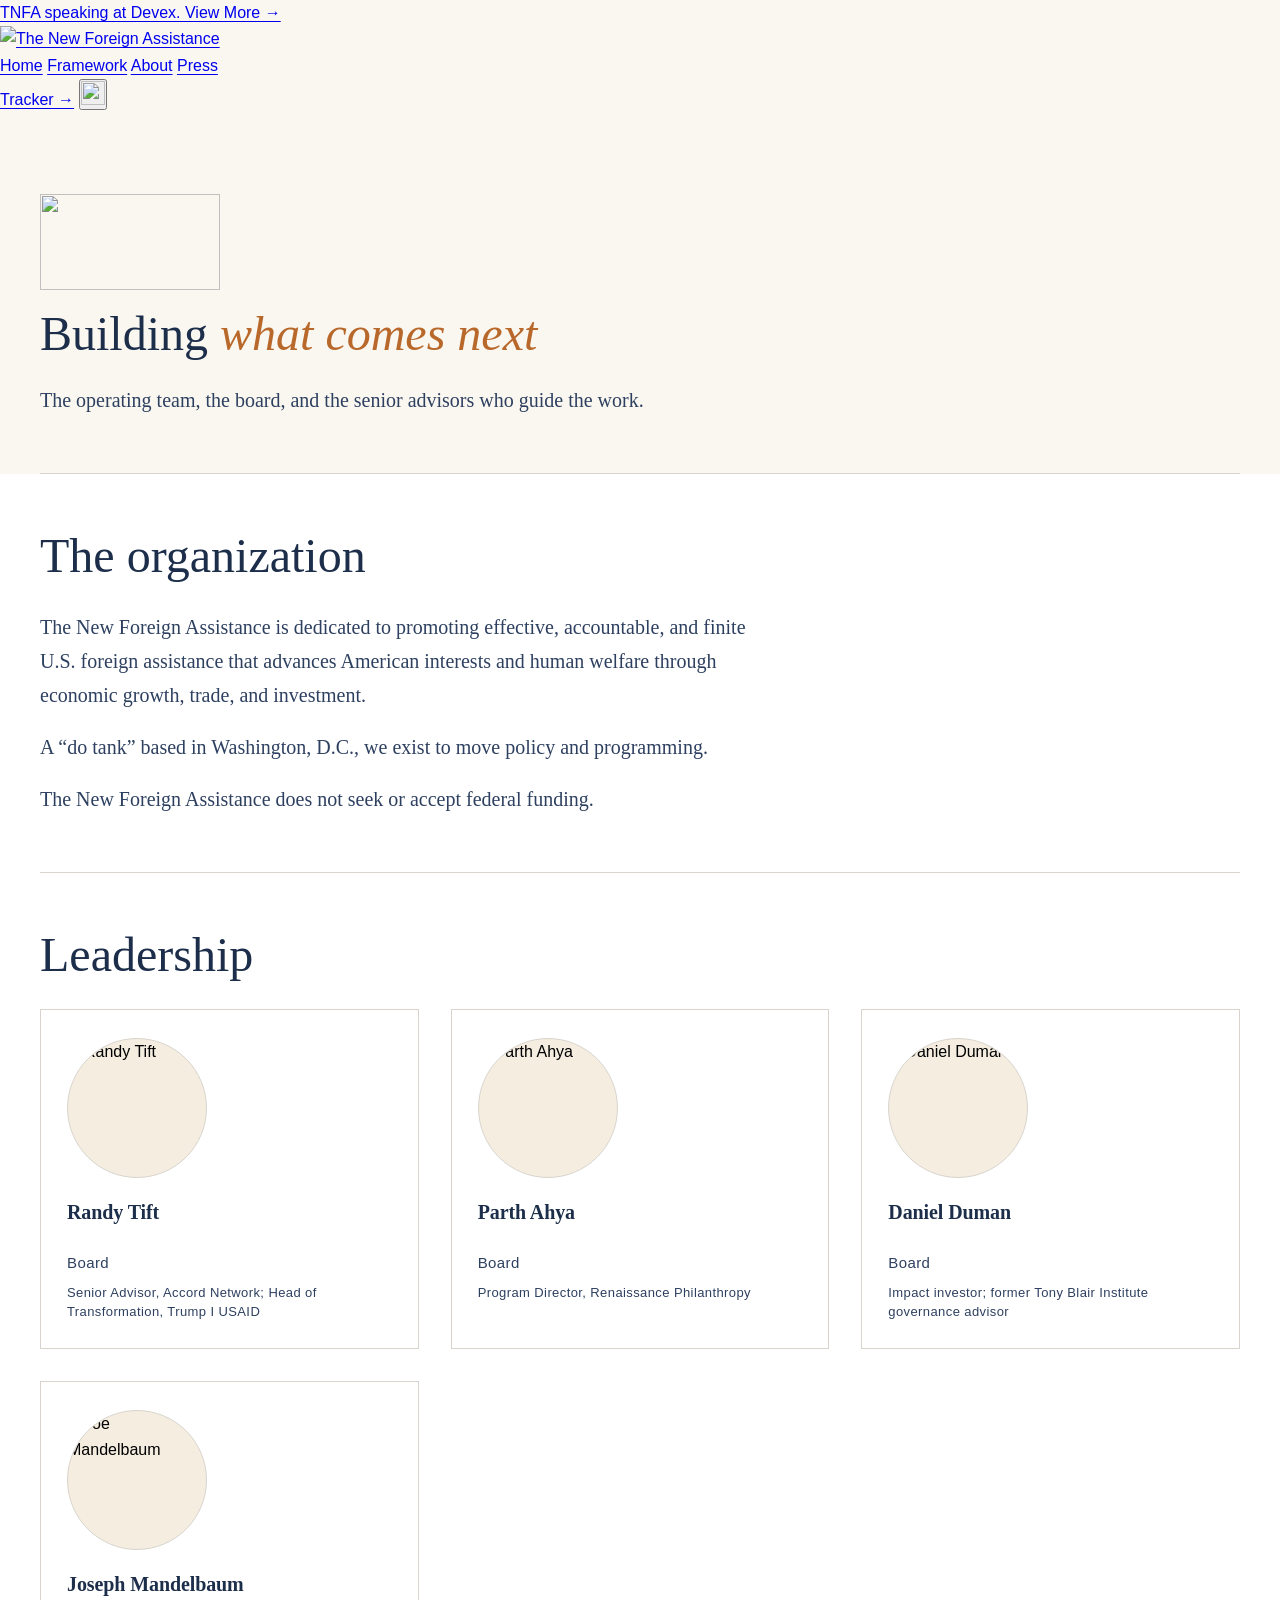
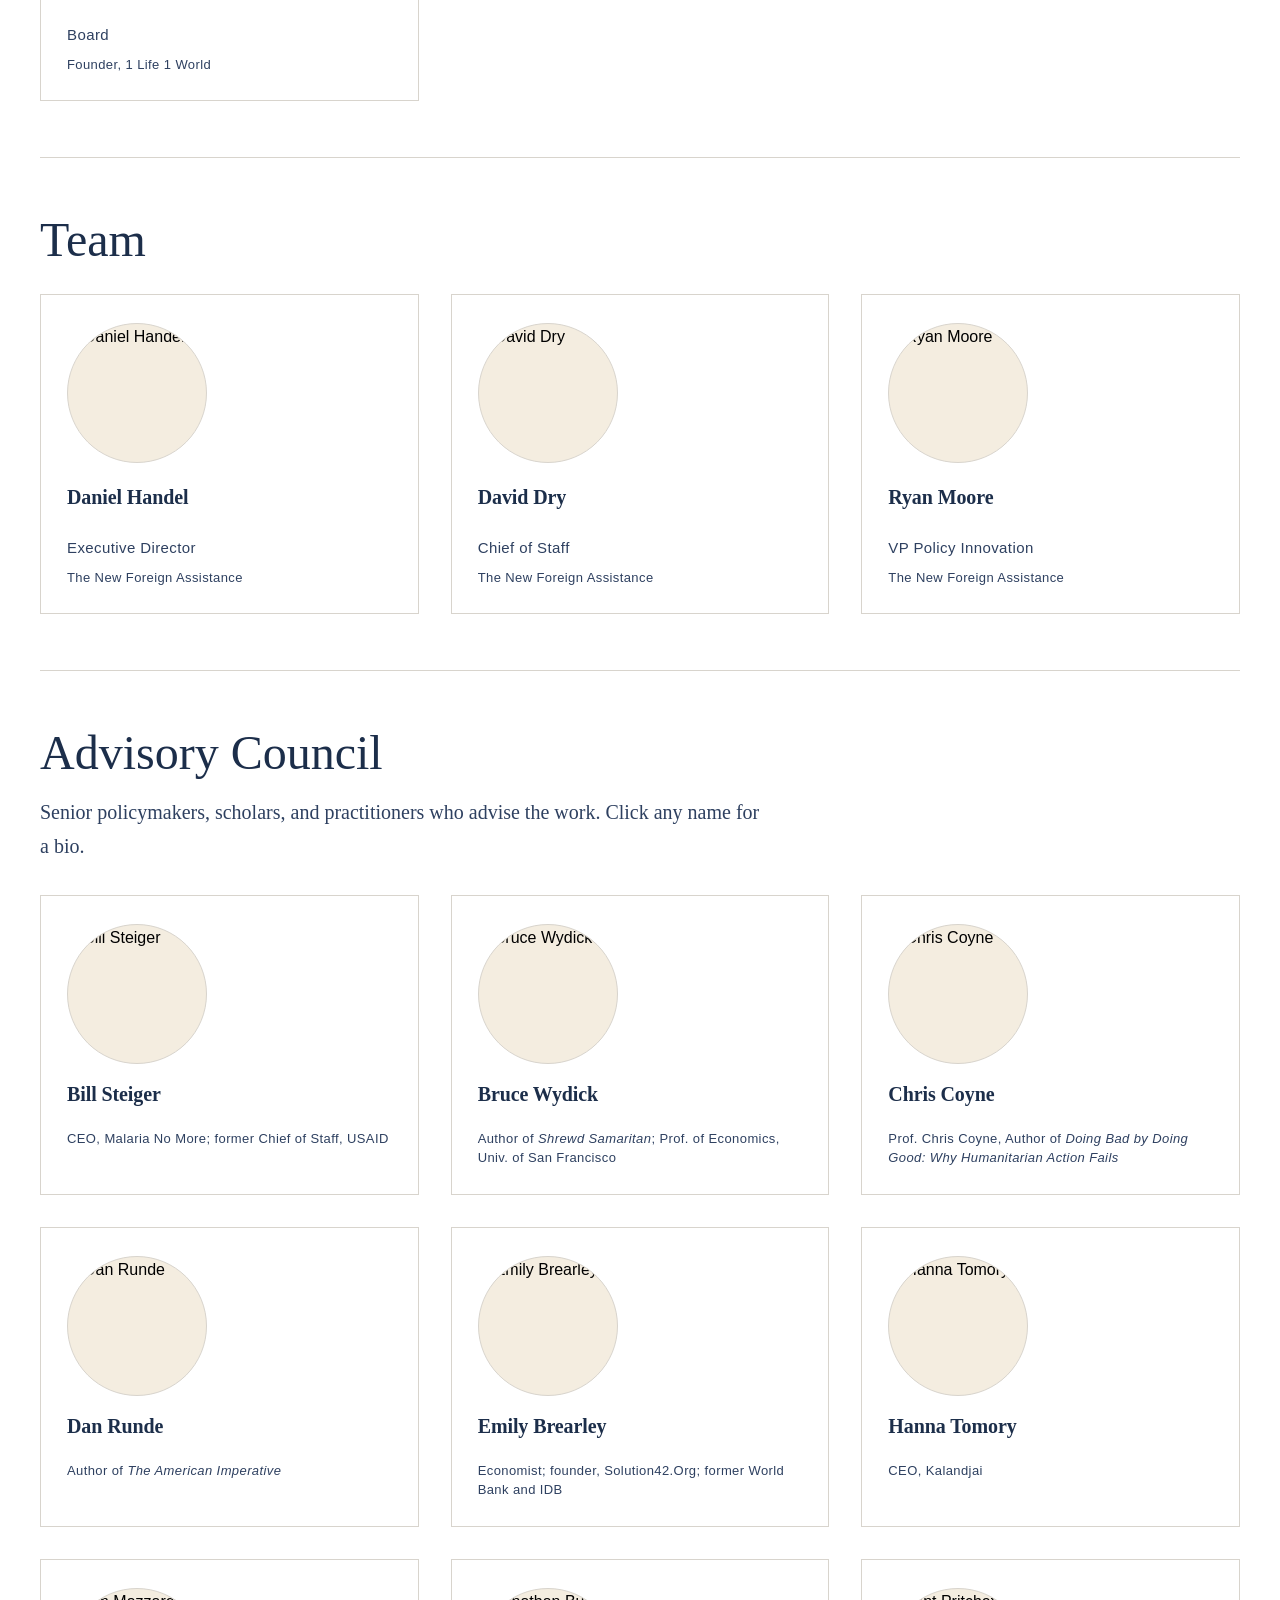
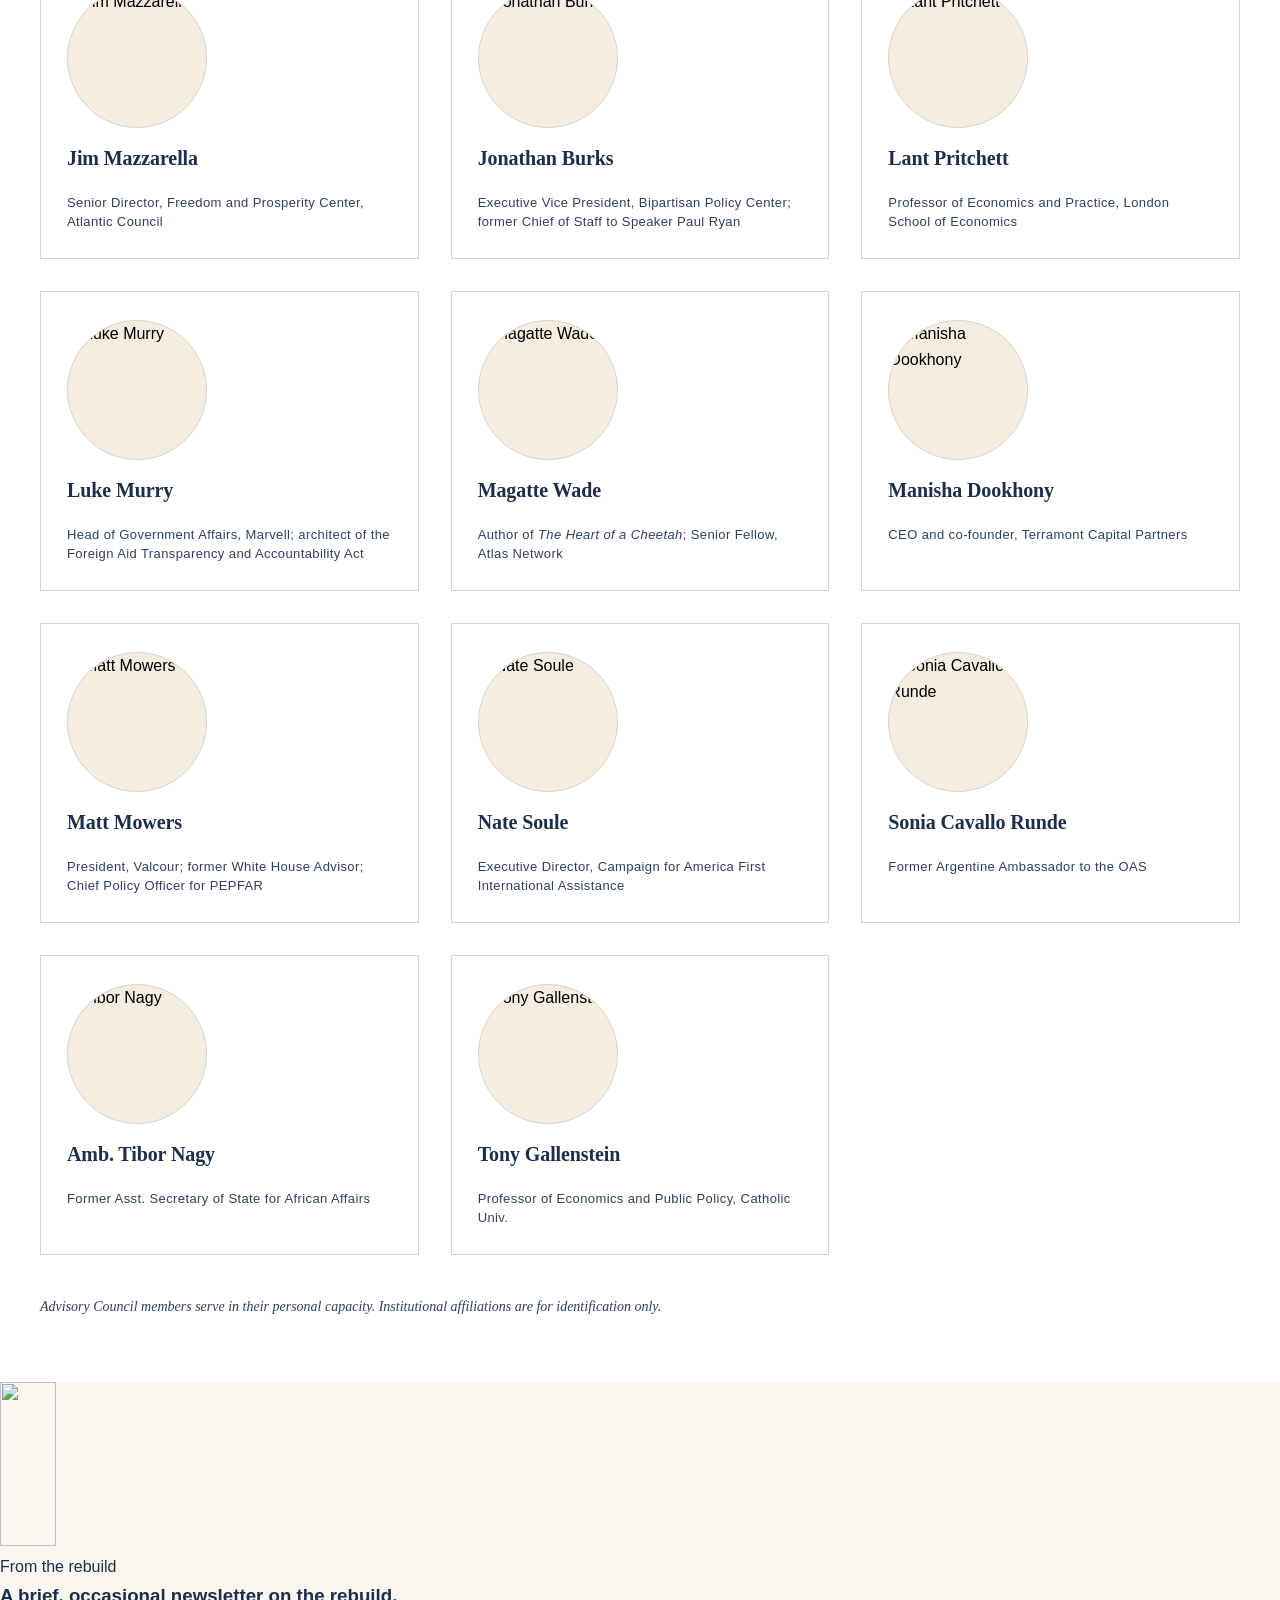
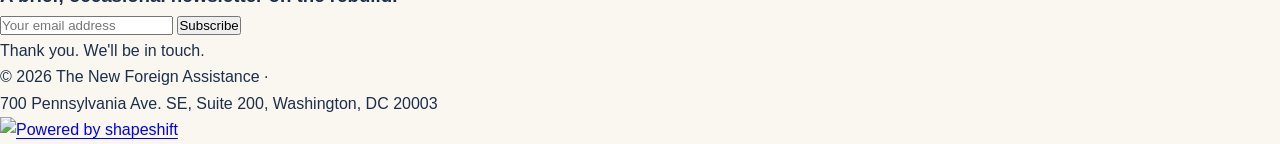
==== about.html @ 4349ce2c "About: sort Advisory Council by first name Co-Authored-By: Claude Opus 5.5 <noreply@anthropic.com> C" ====
<!DOCTYPE html>
<html lang="en">
<head>
<meta charset="UTF-8">
<script>document.documentElement.classList.add('js');</script>
<meta name="viewport" content="width=device-width, initial-scale=1.0">
<title>About — The New Foreign Assistance</title>
<link rel="canonical" href="https://thenewforeignassistance.org/about.html">
<meta name="description" content="The team, board, and advisory council behind The New Foreign Assistance — the conservative organization shaping U.S. foreign aid and foreign assistance policy under the current administration.">
<meta property="og:title" content="About — The New Foreign Assistance">
<meta property="og:description" content="The team, board, and advisory council behind The New Foreign Assistance — the conservative organization shaping U.S. foreign aid and foreign assistance policy under the current administration.">
<meta property="og:url" content="https://thenewforeignassistance.org/about.html">
<meta property="og:type" content="website">
<meta property="og:image" content="https://thenewforeignassistance.org/og-image.png">
<meta property="og:site_name" content="The New Foreign Assistance">
<meta name="twitter:card" content="summary_large_image">
<meta name="twitter:title" content="About — The New Foreign Assistance">
<meta name="twitter:description" content="The team, board, and advisory council behind The New Foreign Assistance — the conservative organization shaping U.S. foreign aid and foreign assistance policy under the current administration.">
<meta name="twitter:image" content="https://thenewforeignassistance.org/og-image.png">
<link rel="icon" type="image/jpeg" href="images/favicon-mark.jpg">
<link rel="apple-touch-icon" href="images/favicon-mark.jpg">
<link rel="preload" href="fonts/newsreader-normal-300700.woff2" as="font" type="font/woff2" crossorigin>
<link rel="preload" href="fonts/libertinus-serif-display-normal-400.woff2" as="font" type="font/woff2" crossorigin>
<link rel="stylesheet" href="css/styles.css">
<script src="js/analytics.js" defer></script>
<style>
  :root {
    --bg:       #faf7f0;
    --bg-alt:   #edeae4;
    --cream:    #fcf7eb;
    --bone:     #f4ede0;
    --white:    #ffffff;
    --ink:      #1c2e4a;
    --ink-light:#2e4060;
    --ink-dim:  #8a8a8a;
    --border:   #d8d4cd;
    --banner:   #1e3452;
    --amber:    #b8682a;
    --amber-mid:#9a5620;
    --amber-pale:#f5e6d4;
  }

  * { margin: 0; padding: 0; box-sizing: border-box; }
  html { scroll-behavior: smooth; }
  body {
    font-family: 'Inter', sans-serif;
    background: var(--bg);
    color: var(--ink);
    line-height: 1.65;
    -webkit-font-smoothing: antialiased;
  }

  /* ── HERO ── */
  .hero {
    background: var(--white);
    padding: 88px 40px 96px;
    border-bottom: 1px solid var(--border);
  }

  /* Hero right — tracker mini preview */
  .tracker-preview {
    background: var(--bg);
    border: 1px solid var(--border);
    border-radius: 6px;
    overflow: hidden;
  }

  /* ── SECTIONS ── */
  .section { padding: 64px 40px; }
  .section-inner { max-width: 1200px; margin: 0 auto; }
  .section-divider {
    border: none;
    border-top: 1px solid var(--border);
    max-width: 1200px;
    margin: 0 auto;
  }
  h2 {
    font-family: 'Newsreader', serif;
    font-size: 42px;
    font-weight: 500;
    line-height: 1.1;
    letter-spacing: normal;
    margin-bottom: 28px;
  }
  @media (min-width: 860px) {
    h2 { font-size: 48px; line-height: 1.08; }
  }

  /* ── MISSION ── */
  .mission-section { background: var(--bg); }

  /* ── PRINCIPLES ── */
  .principles-section { background: var(--white); }

  .principle-card {
    padding: 32px 26px;
    border-right: 1px solid var(--border);
    border-bottom: 1px solid var(--border);
    transition: background 0.15s;
  }
  .principle-card:hover { background: var(--bg); }
  .principle-card h3 {
    font-family: 'Newsreader', serif;
    font-size: 20px;
    font-weight: 600;
    line-height: 1.3;
    letter-spacing: -0.2px;
    margin-bottom: 12px;
    color: var(--ink);
  }
  .principle-num {
    font-family: 'Newsreader', serif;
    font-style: italic;
    font-weight: 500;
    color: var(--amber);
    margin-right: 0.35em;
    letter-spacing: -0.2px;
  }
  .principle-card p { font-size: 20px; color: var(--ink-light); line-height: 1.7; }

  /* Tracker-card principles */
  .principles-cards { display: flex; flex-direction: column; gap: 8px; }

  /* ── TRACKER CALLOUT ── */
  .tracker-callout-section { background: var(--bg); }

  /* ── WRITING ── */
  .writing-section { background: var(--bg); }

  /* ── ABOUT ── */
  .about-section { background: var(--white); }

  /* ── CONTACT ── */
  .contact-section {
    background: var(--bg-alt);
    padding: 72px 40px;
    text-align: center;
    border-top: 1px solid var(--border);
    border-bottom: 1px solid var(--border);
  }

  /* ── FOOTER ── */
  footer.legacy-footer {
    background: var(--bg);
    padding: 22px 40px;
    text-align: center;
    font-family: 'IBM Plex Mono', monospace;
    font-size: 10px;
    color: var(--ink-dim);
    letter-spacing: 0.5px;
  }

  /* ── FADE ── */
  html.js .fade-up {
    opacity: 0;
    transform: translateY(20px);
    transition: opacity 0.6s ease, transform 0.6s ease;
  }
  html.js .fade-up.visible { opacity: 1; transform: translateY(0); }

  /* ── MOBILE ── */
  @media (max-width: 860px) {
    .hero { padding: 56px 20px 64px; }
    .hero-inner { grid-template-columns: 1fr; gap: 40px; }
    .section { padding: 56px 20px; }
    .mission-grid, .about-grid { grid-template-columns: 1fr; gap: 40px; }
    .principles-grid { grid-template-columns: 1fr; }
    .pub-list li { grid-template-columns: 1fr; gap: 6px; }
    .contact-section { padding: 56px 20px; }
  }

  /* ── MISSION IDEA BLOCKS (right side) ── */
  .idea-block { padding: 26px 0; border-bottom: 1px solid var(--border); }

  /* ── ABOUT (org-first) ── */
  .org-prose { max-width: 740px; margin-bottom: 56px; }
  .org-prose p {
    font-family: 'Newsreader', serif;
    font-size: 20px;
    line-height: 1.7;
    color: var(--ink-light);
    margin-bottom: 18px;
  }
  .org-prose p:last-child { margin-bottom: 0; }

  /* ── BOARD ── */
  .board-block {
    padding-top: 56px;
    border-top: 1px solid var(--border);
    margin-bottom: 56px;
  }
  .board-block h2 { margin-top: 0; }
  /* Shared box for Leadership, Team, and Advisory Council cards. */
  .person-grid {
    display: grid;
    grid-template-columns: repeat(auto-fit, minmax(280px, 1fr));
    gap: 32px;
  }
  .board-role {
    font-family: 'Inter', sans-serif;
    font-size: 15px;
    font-weight: 500;
    letter-spacing: 0.4px;
    text-transform: none;
    color: var(--ink-light);
    margin-top: 4px;
  }
  .board-role-sub {
    font-family: 'Inter', sans-serif;
    font-size: 13px;
    font-weight: 500;
    color: var(--ink-light);
    letter-spacing: 0.4px;
    display: block;
    margin-top: 7px;
    line-height: 1.5;
  }
  .board-name {
    font-family: 'Newsreader', serif;
    font-size: 20px;
    font-weight: 600;
    color: var(--ink);
    letter-spacing: -0.1px;
  }

  /* ── ADVISORY BLOCK (nested under About) ── */
  .advisory-block {
    padding-top: 56px;
    border-top: 1px solid var(--border);
    margin-top: 56px;
  }
  .advisory-block h2 { margin-top: 0; }
  .advisory-block .advisory-intro { margin: -12px 0 32px; }

  /* ── FORTHCOMING PUB ── */
  .pub-forthcoming {
    color: var(--ink) !important;
    cursor: default;
    border-bottom: 1px dashed var(--border);
    padding-bottom: 1px;
  }

  /* ── ADVISORY COUNCIL ── */
  .advisory-section { background: var(--bone); }
  .advisory-intro {
    font-family: 'Newsreader', serif;
    font-size: 20px;
    line-height: 1.7;
    color: var(--ink-light);
    max-width: 720px;
    margin-bottom: 48px;
  }
  .advisor-grid { margin-bottom: 40px; }
  .person-card {
    background: transparent;
    border: 1px solid var(--border);
    border-radius: 0;
    padding: 28px 26px 26px;
    text-align: left;
    cursor: pointer;
    font: inherit;
    transition: border-color .18s ease, background .18s ease;
    display: flex;
    flex-direction: column;
    align-items: stretch;
    gap: 18px;
  }
  .person-card > .person-photo { align-self: flex-start; }
  .person-card:hover,
  .flip-card:hover .person-card,
  .flip-card:hover .flip-card-back {
    border-color: var(--amber);
    background: rgba(184,104,42,0.03);
  }
  .advisor-card:focus-visible {
    outline: 2px solid var(--amber);
    outline-offset: 3px;
  }
  .person-photo {
    width: 140px;
    height: 140px;
    border-radius: 50%;
    background: var(--bone);
    border: 1px solid var(--border);
    flex-shrink: 0;
    object-fit: cover;
    display: block;
    transition: background .18s ease, border-color .18s ease;
  }
  .advisor-avatar {
    display: flex;
    align-items: center;
    justify-content: center;
    overflow: hidden;
  }
  .advisor-avatar img {
    width: 100%;
    height: 100%;
    object-fit: cover;
    display: block;
  }
  .person-card:hover .person-photo,
  .flip-card:hover .person-photo {
    background: var(--white);
    border-color: var(--amber);
  }
  .advisor-initials {
    font-family: 'Newsreader', serif;
    font-size: 38px;
    font-weight: 600;
    color: var(--ink);
    letter-spacing: -0.3px;
  }
  .advisor-name {
    font-family: 'Newsreader', serif;
    font-size: 20px;
    font-weight: 600;
    color: var(--ink);
    line-height: 1.25;
    letter-spacing: -0.1px;
  }
  .advisor-affil {
    font-family: 'Inter', sans-serif;
    font-size: 13px;
    font-weight: 500;
    letter-spacing: 0.4px;
    text-transform: none;
    color: var(--ink-light);
    line-height: 1.5;
    margin-top: 4px;
  }
  .advisory-footnote {
    font-family: 'Newsreader', serif;
    font-size: 14px;
    color: var(--ink-light);
    font-style: italic;
    margin-top: 16px;
  }

  /* ── ADVISOR MODAL ── */
  .advisor-modal {
    position: fixed;
    inset: 0;
    z-index: 1000;
    display: none;
    align-items: center;
    justify-content: center;
    padding: 24px;
  }
  .advisor-modal.open { display: flex; }
  .modal-backdrop {
    position: absolute;
    inset: 0;
    background: rgba(28,46,74,0.55);
    backdrop-filter: blur(2px);
    cursor: pointer;
  }
  .modal-card {
    position: relative;
    background: var(--white);
    border-radius: 8px;
    max-width: 520px;
    width: 100%;
    max-height: 85vh;
    overflow-y: auto;
    padding: 40px 36px 32px;
    box-shadow: 0 20px 60px rgba(28,46,74,0.25);
    animation: modalRise .25s cubic-bezier(.2,.7,.2,1);
  }
  @keyframes modalRise {
    from { opacity: 0; transform: translateY(12px); }
    to { opacity: 1; transform: translateY(0); }
  }
  .modal-close {
    position: absolute;
    top: 12px;
    right: 12px;
    background: transparent;
    border: none;
    width: 36px;
    height: 36px;
    font-size: 24px;
    line-height: 1;
    color: var(--ink-light);
    cursor: pointer;
    border-radius: 4px;
    transition: background .15s ease, color .15s ease;
  }
  .modal-close:hover { background: var(--bone); color: var(--ink); }
  @media (max-width: 600px) {
    .advisor-modal { padding: 12px; }
    .modal-card { padding: 24px 20px 20px; max-height: 90vh; }
    .modal-avatar { width: 96px; height: 96px; }
    .modal-avatar .advisor-initials { font-size: 32px; }
    .modal-name { font-size: 22px !important; }
    .modal-bio { font-size: 15px !important; line-height: 1.55; }
    .modal-close { width: 40px; height: 40px; font-size: 28px; }
  }
  .modal-avatar {
    width: 140px;
    height: 140px;
    border-radius: 50%;
    background: var(--bone);
    border: 1px solid var(--border);
    display: flex;
    align-items: center;
    justify-content: center;
    overflow: hidden;
    margin-bottom: 20px;
  }
  .modal-avatar img { width: 100%; height: 100%; object-fit: cover; display: block; }
  .modal-avatar .advisor-initials { font-size: 42px; }
  .modal-name {
    font-family: 'Newsreader', serif;
    font-size: 26px;
    font-weight: 700;
    color: var(--ink);
    letter-spacing: -0.3px;
    margin-bottom: 4px;
  }
  .modal-affil {
    font-family: 'Inter', sans-serif;
    font-size: 12px;
    font-weight: 500;
    letter-spacing: 0.7px;
    text-transform: uppercase;
    color: var(--amber-mid);
    margin-bottom: 20px;
  }
  .modal-bio {
    font-family: 'Newsreader', serif;
    font-size: 16px;
    line-height: 1.65;
    color: var(--ink-light);
  }
  .modal-placeholder {
    margin-top: 16px;
    font-family: 'Inter', sans-serif;
    font-size: 12px;
    font-style: italic;
    color: var(--ink-light);
    opacity: 0.7;
  }

  /* ── MISSION MASTHEAD ── */
  .mission-masthead {
    font-family: 'Newsreader', serif;
    font-size: clamp(28px, 4.4vw, 52px);
    font-weight: 500;
    line-height: 1.18;
    letter-spacing: -0.6px;
    color: var(--ink);
    margin: 20px 0 64px;
    max-width: 1050px;
  }
  @media (max-width: 720px) {
    .diagnosis-grid { grid-template-columns: 1fr; gap: 32px; }
  }

  /* ── PUBLICATIONS ── */
  .publications-intro {
    font-family: 'Newsreader', serif;
    font-size: 20px;
    line-height: 1.7;
    color: var(--ink-light);
    max-width: 720px;
    margin-bottom: 56px;
  }

  /* Documents */
  .cover-navy  { background: var(--ink); border-color: var(--ink); }

  /* ── FOOTER ── */
  .site-footer {
    background: var(--ink);
    color: var(--cream);
    padding: 72px 40px 36px;
    margin: 0;
  }
  .footer-inner {
    max-width: 1200px;
    margin: 0 auto;
  }
  .footer-newsletter {
    padding-bottom: 40px;
    border-bottom: 1px solid rgba(252,247,235,0.12);
    margin-bottom: 28px;
  }
  .legacy-newsletter-eyebrow {
    font-family: 'Inter', sans-serif;
    font-size: 10px;
    font-weight: 500;
    letter-spacing: 0.7px;
    text-transform: uppercase;
    color: var(--ink-light);
    margin-bottom: 16px;
  }
  .legacy-newsletter-headline {
    font-family: 'Newsreader', serif;
    font-size: clamp(22px, 2.8vw, 30px);
    font-weight: 500;
    line-height: 1.22;
    letter-spacing: -0.3px;
    color: var(--cream);
    margin: 0 0 26px;
    max-width: 640px;
  }
  .legacy-newsletter-form {
    display: flex;
    gap: 10px;
    flex-wrap: wrap;
    max-width: 500px;
  }
  .legacy-newsletter-input {
    flex: 1;
    min-width: 220px;
    font-family: 'Inter', sans-serif;
    font-size: 14px;
    padding: 13px 16px;
    background: rgba(252,247,235,0.06);
    border: 1px solid rgba(252,247,235,0.18);
    color: var(--cream);
    border-radius: 4px;
    transition: border-color .15s ease, background .15s ease;
  }
  .legacy-newsletter-input::placeholder { color: rgba(252,247,235,0.4); }
  .legacy-newsletter-input:focus {
    outline: none;
    border-color: var(--amber);
    background: rgba(252,247,235,0.10);
  }
  .legacy-newsletter-submit {
    font-family: 'IBM Plex Mono', monospace;
    font-size: 12px;
    letter-spacing: 1.2px;
    text-transform: uppercase;
    padding: 13px 22px;
    background: var(--amber);
    color: var(--ink);
    border: none;
    border-radius: 4px;
    cursor: pointer;
    font-weight: 500;
    transition: background .15s ease, transform .15s ease;
  }
  .legacy-newsletter-submit:hover {
    background: #cf7d36;
    transform: translateY(-1px);
  }
  .legacy-newsletter-thanks {
    font-family: 'Inter', sans-serif;
    font-size: 14px;
    color: var(--amber-mid);
    margin-top: 14px;
    display: none;
  }
  .legacy-newsletter-thanks.show { display: block; }
  .footer-bottom {
    font-family: 'IBM Plex Mono', monospace;
    font-size: 11px;
    letter-spacing: 0.5px;
    color: rgba(252,247,235,0.55);
    display: flex;
    gap: 10px;
    flex-wrap: wrap;
    align-items: center;
  }
  .footer-sep { opacity: 0.4; }
  /* Shared footer helpers (match home/framework) */
  @media (min-width: 1280px) { .nl-oneline { white-space: nowrap; } }
  .balance-wrap { text-wrap: balance; }
  /* Footer legal line: break only between org and address on desktop; org / street / city on mobile */
  .footer-legal { letter-spacing: normal !important; }
  .footer-legal .fl-chunk { white-space: nowrap; }
  @media (min-width: 860px) { .footer-legal .fl-addr { white-space: nowrap; } }
  @media (max-width: 859px) { .footer-legal { font-size: 15px !important; } }
  .intro-stripes { display: none; }
  @media (min-width: 860px) { .intro-stripes { display: block; } }
</style>

<style>
  /* ── PAGE INTROS (shared) ── */
  .page-intro {
    padding: 80px 40px 56px;
    background: var(--bg);
  }
  .page-intro-inner {
    max-width: 1200px;
    margin: 0 auto;
  }
  .page-h1 {
    font-family: 'Newsreader', serif;
    font-size: 42px;
    font-weight: 500;
    line-height: 1.1;
    letter-spacing: normal;
    color: var(--ink);
    margin: 18px 0 24px;
  }
  @media (min-width: 860px) {
    .page-h1 { font-size: 48px; line-height: 1.08; }
  }
  .page-h1 em {
    font-style: italic;
    color: var(--amber);
    font-weight: 500;
  }
  .page-lead {
    font-family: 'Newsreader', serif;
    font-size: 20px;
    line-height: 1.7;
    color: var(--ink-light);
    max-width: 720px;
  }
  @media (max-width: 720px) {
    .page-intro { padding: 56px 20px 40px; }
  }

  /* ── AGENDA PAGE ── */
  .agenda-section {
    padding: 80px 40px;
    border-top: 1px solid var(--border);
  }
  .agenda-section.intro-block {
    background: var(--bone);
    border-top: none;
  }
  .agenda-inner {
    max-width: 880px;
    margin: 0 auto;
  }
  .roman-numeral {
    font-family: 'Newsreader', serif;
    font-style: italic;
    font-size: clamp(48px, 6vw, 76px);
    line-height: 1;
    color: var(--amber);
    margin-bottom: 18px;
    letter-spacing: -0.5px;
    font-weight: 400;
  }
  .agenda-subsection .letter {
    font-family: 'IBM Plex Mono', monospace;
    font-size: 11px;
    color: var(--amber-mid);
    letter-spacing: 1.8px;
    margin-bottom: 8px;
    text-transform: uppercase;
  }
  @media (max-width: 720px) {
    .agenda-section { padding: 56px 20px; }
  }

  /* About section: real top padding for breathing room between header and "The Organization" */
  .about-section { padding-top: 56px; }
  .about-section > .section-inner > h2:first-child { margin-top: 0; }

  /* ── WORK BLOCK (From Principle to Policy) ── */
  .work-block {
    padding-top: 56px;
    border-top: 1px solid var(--border);
    margin-top: 56px;
    margin-bottom: 56px;
  }
  .work-block h2 { margin-top: 0; }
  .work-intro {
    font-family: 'Newsreader', serif;
    font-size: 20px;
    line-height: 1.7;
    color: var(--ink-light);
    max-width: 640px;
    margin: -12px 0 32px;
  }
  .work-block .principles-grid {
    border-left: 1px solid var(--border);
    border-top: 1px solid var(--border);
  }

  /* ── LEADERSHIP FLIP CARDS ── */
  .flip-card {
    background: transparent;
    border: none;
    padding: 0;
    perspective: 1000px;
    font: inherit;
    cursor: pointer;
    width: 100%;
    height: 100%;
    display: flex;
    flex-direction: column;
    align-self: stretch;
  }
  .flip-card:focus-visible {
    outline: 2px solid var(--amber);
    outline-offset: 3px;
  }
  .flip-card-inner {
    position: relative;
    display: flex;
    flex-direction: column;
    flex: 1 1 auto;
    width: 100%;
    height: 100%;
    transition: transform 0.65s cubic-bezier(.2,.7,.2,1);
    transform-style: preserve-3d;
  }
  .flip-card.flipped .flip-card-inner { transform: rotateY(180deg); }
  .flip-card-front {
    position: relative;
    flex: 1 1 auto;
    -webkit-backface-visibility: hidden;
    backface-visibility: hidden;
    justify-content: flex-start;
  }
  .flip-card-back {
    position: absolute;
    inset: 0;
    border: 1px solid var(--border);
    border-radius: 0;
    padding: 28px 26px 26px;
    background: var(--bone);
    -webkit-backface-visibility: hidden;
    backface-visibility: hidden;
    display: flex;
    flex-direction: column;
    justify-content: flex-start;
    text-align: left;
    transition: border-color .18s ease, background .18s ease;
    transform: rotateY(180deg);
    overflow-y: auto;
  }
  .flip-card-front .board-text {
    display: flex;
    flex-direction: column;
    gap: 18px;
    flex: none;
    min-width: 0;
  }
  .flip-card-front .board-name {
    font-family: 'Newsreader', serif;
    font-size: 20px;
    font-weight: 600;
    color: var(--ink);
    letter-spacing: -0.1px;
  }
  .flip-back-name {
    font-family: 'Newsreader', serif;
    font-size: 15px;
    font-weight: 600;
    color: var(--ink);
    margin-bottom: 8px;
    letter-spacing: -0.1px;
    padding-bottom: 8px;
    border-bottom: 1px solid var(--border);
  }
  .flip-back-bio {
    font-family: 'Newsreader', serif;
    font-size: 13px;
    line-height: 1.5;
    color: var(--ink);
    margin: 0;
  }
  .flip-back-bio em { font-style: italic; }
  .flip-card:focus-visible {
    outline: 2px solid var(--amber);
    outline-offset: 4px;
    border-radius: 6px;
  }
</style>
<style id="design-polish">
  /* ── DESIGN POLISH (craft layer) ── */
  html { scroll-behavior: smooth; }
  body { -webkit-font-smoothing: antialiased; -moz-osx-font-smoothing: grayscale; text-rendering: optimizeLegibility; }
  h1, h2, h3 { text-wrap: balance; }
  p { text-wrap: pretty; }
  [id] { scroll-margin-top: 5.5rem; }
  @media (min-width: 860px) {
    [id] { scroll-margin-top: 9.5rem; }
  }
  ::selection { background: var(--amber); color: #fff; }
  a:focus-visible, button:focus-visible, input:focus-visible, [tabindex]:focus-visible {
    outline: 2px solid var(--amber); outline-offset: 3px; border-radius: 2px;
  }
  a { text-underline-offset: 0.18em; text-decoration-thickness: 1px; }
  @media (prefers-reduced-motion: reduce) {
    html { scroll-behavior: auto; }
    html.js .fade-up { opacity: 1 !important; transform: none !important; }
    *, *::before, *::after { transition-duration: 0.01ms !important; animation-duration: 0.01ms !important; }
  }
</style>
</head>
<body>

<!-- HEADER -->
<a class="unga-banner" href="press.html#in-the-press">
  <span class="unga-banner__inner">
    <span class="unga-banner__title">TNFA speaking at Devex. View More →</span>
  </span>
</a>

<header id="siteHeader" class="site-header sticky top-0 z-50 tablet:min-h-[132px]">
  <div class="mx-auto flex max-w-page items-center justify-between gap-4 px-5 pt-5 pb-6 tablet:px-[60px] tablet:pt-3 tablet:pb-3">
    <a href="/" class="flex shrink-0 items-center gap-2" aria-label="The New Foreign Assistance home">
      <img src="images/logo.webp" alt="The New Foreign Assistance" width="216" height="108" class="h-[60px] w-[119px] object-contain tablet:h-[108px] tablet:w-[216px]">
    </a>

    <nav class="hidden items-center gap-8 tablet:flex" aria-label="Primary">
      <a href="/" class="font-libertinus text-lg uppercase tracking-nav text-ink transition-colors hover:text-amber">Home</a>
      <a href="framework.html" class="font-libertinus text-lg uppercase tracking-nav text-ink transition-colors hover:text-amber">Framework</a>
      <a href="about.html" class="font-libertinus text-lg uppercase tracking-nav text-amber">About</a>
      <a href="press.html" class="font-libertinus text-lg uppercase tracking-nav text-ink transition-colors hover:text-amber">Press</a>
    </nav>

    <a href="tracker.html" class="hidden border border-amber px-4 py-2 font-libertinus text-[16px] uppercase tracking-nav text-amber transition-colors hover:bg-amber hover:text-white tablet:inline-flex">Tracker →</a>

    <button type="button" id="menuToggle" class="inline-flex h-10 w-10 items-center justify-center text-ink tablet:hidden" aria-expanded="false" aria-controls="mobileMenu" aria-label="Open menu">
      <img src="images/icon-menu.svg" alt="" class="h-6 w-6" width="24" height="24">
    </button>
  </div>
</header>

<!-- Mobile menu — Figma Home - Mobile - Menu (350:5411): full-screen overlay -->
<div id="mobileMenu" class="mobile-menu fixed inset-0 z-[60] bg-cream tablet:hidden" hidden aria-hidden="true">
  <button type="button" id="menuClose" class="absolute right-[15px] top-4 z-10 inline-flex h-10 w-10 items-center justify-center text-ink" aria-label="Close menu">
    <img src="images/icon-close.svg" alt="" class="h-6 w-6" width="24" height="24">
  </button>
  <nav class="mobile-menu__nav pointer-events-none flex h-full flex-col items-center px-5 pt-[133px]" aria-label="Mobile">
    <div class="pointer-events-auto flex w-full flex-col items-center">
    <a href="/" class="font-libertinus text-lg uppercase leading-[61px] tracking-[3.6px] text-ink">Home</a>
    <a href="framework.html" class="font-libertinus text-lg uppercase leading-[61px] tracking-[3.6px] text-ink">Framework</a>
    <a href="about.html" class="font-libertinus text-lg uppercase leading-[61px] tracking-[3.6px] text-amber">About</a>
    <a href="press.html" class="font-libertinus text-lg uppercase leading-[61px] tracking-[3.6px] text-ink">Press</a>
    <a href="tracker.html" class="mt-[34px] inline-flex h-[55px] w-[168px] items-center justify-center gap-2 border border-amber bg-white font-libertinus text-[16px] uppercase tracking-[3.2px] text-amber">Tracker →</a>
    </div>
  </nav>
</div>

<!-- PAGE INTRO -->
<section class="page-intro" style="position:relative;overflow:hidden">
  <img src="images/decor-bars-hero.svg" alt="" aria-hidden="true" width="180" height="96" class="pointer-events-none absolute bottom-0 right-0 intro-stripes" style="width:180px;height:96px;max-width:none;z-index:5">
  <div class="page-intro-inner fade-up">
    <h1 class="page-h1">Building <em>what comes next</em></h1>
    <p class="page-lead">The operating team, the board, and the senior advisors who guide the work.</p>
  </div>
</section>

<hr class="section-divider">

<!-- ABOUT (org + board + staff + advisory) -->
<section class="section about-section" id="about">
  <div class="section-inner fade-up">
    <h2>The organization</h2>
    <div class="org-prose">
      <p>The New Foreign Assistance is dedicated to promoting effective, accountable, and finite U.S. foreign assistance that advances American interests and human welfare through economic growth, trade, and investment.</p>
      <p>A &#8220;do tank&#8221; based in Washington, D.C., we exist to move policy and programming.</p>
      <p>The New Foreign Assistance does not seek or accept federal funding.</p>
    </div>

    

    <div class="board-block">
      <h2>Leadership</h2>
      <div class="person-grid board-grid">
        <button type="button" class="flip-card">
          <div class="flip-card-inner">
            <div class="person-card flip-card-front">
              <img src="images/randy-tift.webp" alt="Randy Tift" class="person-photo leader-photo" loading="lazy">
              <div class="board-text">
                <div class="board-name">Randy Tift</div>
                <div class="board-role">Board<br><span class="board-role-sub">Senior Advisor, Accord Network; Head of Transformation, Trump I USAID</span></div>
              </div>
            </div>
            <div class="flip-card-back">
              <div class="flip-back-name">Randy Tift</div>
              <p class="flip-back-bio">Three decades in international development across strategy, policy, operations, and innovation, for both U.S. Government and non-governmental partners. A senior Trump administration appointee at USAID, and previously Senior Policy Director at World Vision in Washington, DC. Led field-based U.S. foreign assistance programs for over a decade. Currently senior advisor to the Accord Network, an association of nearly 170 Christian relief and development organizations working globally.</p>
            </div>
          </div>
        </button>
        <button type="button" class="flip-card">
          <div class="flip-card-inner">
            <div class="person-card flip-card-front">
              <img src="images/parth-ahya.webp" alt="Parth Ahya" class="person-photo leader-photo" loading="lazy">
              <div class="board-text">
                <div class="board-name">Parth Ahya</div>
                <div class="board-role">Board<br><span class="board-role-sub">Program Director, Renaissance Philanthropy</span></div>
              </div>
            </div>
            <div class="flip-card-back">
              <div class="flip-back-name">Parth Ahya</div>
              <p class="flip-back-bio">Program Director at Renaissance Philanthropy, where he advises major donors on their philanthropic giving. Previously managed a portfolio of grantmaking programs at Schmidt Futures, a philanthropic initiative of former Google CEO Eric Schmidt and Wendy Schmidt. Prior to that, founded and led Taimaka, a nonprofit treating acute malnutrition in children and developing new approaches to treatment. BA in Philosophy and Theology with First Class Honours from the University of Oxford. Fellow of the Royal Society of the Arts and Interact.</p>
            </div>
          </div>
        </button>
        <button type="button" class="flip-card">
          <div class="flip-card-inner">
            <div class="person-card flip-card-front">
              <img src="images/daniel-duman.webp" alt="Daniel Duman" class="person-photo leader-photo" loading="lazy">
              <div class="board-text">
                <div class="board-name">Daniel Duman</div>
                <div class="board-role">Board<br><span class="board-role-sub">Impact investor; former Tony Blair Institute governance advisor</span></div>
              </div>
            </div>
            <div class="flip-card-back">
              <div class="flip-back-name">Daniel Duman</div>
              <p class="flip-back-bio">Over 35 years of structured and private finance experience. Advisor at Total Impact Capital, where he focuses on closing the capital gap in emerging markets. Previously built an advisory and private equity practice closing over $750 million in financings. Served as a Governance Advisor to the Government of Rwanda on behalf of the Tony Blair Institute, focused on the Kigali Innovation City and the $250 million Angaza Innovation Fund. Earlier experience in USAID's Global Health Bureau. BA from NYU, MA from Columbia SIPA, MSc in International Development Management from LSE.</p>
            </div>
          </div>
        </button>
        <button type="button" class="flip-card">
          <div class="flip-card-inner">
            <div class="person-card flip-card-front">
              <img src="images/joe-mandelbaum.jpg" alt="Joe Mandelbaum" class="person-photo leader-photo" loading="lazy">
              <div class="board-text">
                <div class="board-name">Joseph Mandelbaum</div>
                <div class="board-role">Board<br><span class="board-role-sub">Founder, 1 Life 1 World</span></div>
              </div>
            </div>
            <div class="flip-card-back">
              <div class="flip-back-name">Joseph Mandelbaum</div>
              <p class="flip-back-bio">Founder of 1 Life 1 World. Works to connect private capital, philanthropy, industry, government, and faith-based organizations around the partnerships and infrastructure needed to ensure that life-saving programs don’t collapse in the gap — and that the restructuring of American foreign assistance results in something more accountable, more effective, and more durable than what came before.</p>
            </div>
          </div>
        </button>
        </div>
    </div>

    <div class="board-block" id="team">
      <h2>Team</h2>
      <div class="person-grid board-grid">
        <button type="button" class="flip-card">
          <div class="flip-card-inner">
            <div class="person-card flip-card-front">
              <img src="images/daniel-handel.webp" alt="Daniel Handel" class="person-photo leader-photo" width="140" height="140" loading="lazy">
              <div class="board-text">
                <div class="board-name">Daniel Handel</div>
                <div class="board-role">Executive Director<br><span class="board-role-sub">The New Foreign Assistance</span></div>
              </div>
            </div>
            <div class="flip-card-back">
              <div class="flip-back-name">Daniel Handel</div>
              <p class="flip-back-bio">Eleven years as a USAID Foreign Service economist, serving in Nicaragua, Rwanda, and Washington. Created the agency's cash benchmarking initiative, examining whether typical programs outperformed simply giving beneficiaries the money spent on their behalf. As head of evaluation, worked to improve the agency's use of rigorous, cost-effective impact evaluations. Subsequently worked at 3ie, a leading organization focused on what works in international development, and as Policy Director at Unlock Aid. Founder and Executive Director of The New Foreign Assistance.</p>
            </div>
          </div>
        </button>
        <button type="button" class="flip-card">
          <div class="flip-card-inner">
            <div class="person-card flip-card-front">
              <img src="images/david-dry.webp" alt="David Dry" class="person-photo leader-photo" width="140" height="140" loading="lazy">
              <div class="board-text">
                <div class="board-name">David Dry</div>
                <div class="board-role">Chief of Staff<br><span class="board-role-sub">The New Foreign Assistance</span></div>
              </div>
            </div>
            <div class="flip-card-back">
              <div class="flip-back-name">David Dry</div>
              <p class="flip-back-bio">David Dry served as an Attaché at the Holy See Mission to the United Nations in Geneva, where he worked on trade and development issues and represented the Holy See at the WTO, UNCTAD, ILO, and other international organizations.<br><br>He subsequently served as Senior Advisor to the Rector of the Pontifical University of St. Thomas Aquinas in Rome, advising university leadership on institutional priorities and strategy. David has also worked for elected officials in the U.S. House of Representatives and the Los Angeles County Board of Supervisors, and holds a Master of Public Policy from Pepperdine University.</p>
            </div>
          </div>
        </button>
        <button type="button" class="flip-card">
          <div class="flip-card-inner">
            <div class="person-card flip-card-front">
              <img src="images/ryan-moore.webp" alt="Ryan Moore" class="person-photo leader-photo" width="140" height="140" loading="lazy">
              <div class="board-text">
                <div class="board-name">Ryan Moore</div>
                <div class="board-role">VP Policy Innovation<br><span class="board-role-sub">The New Foreign Assistance</span></div>
              </div>
            </div>
            <div class="flip-card-back">
              <div class="flip-back-name">Ryan Moore</div>
              <p class="flip-back-bio">Ryan Andrew Moore is Vice President of Policy Innovation at The New Foreign Assistance (TNFA). A development economist and seasoned operational executive, Ryan brings fifteen years of experience driving economic growth through policy reform and large-scale capital investments. At TNFA, he spearheads the design of next-generation foreign assistance architecture, focusing on results-based financing and institutional design.<br><br>Ryan previously served as Chief of Strategy and Data at the Peace Corps and as a Director at the Millennium Challenge Corporation (MCC). Uniquely spanning MCC’s two primary operational pillars (the Department of Compact Operations and the Department of Policy and Evaluation), he led teams delivering major growth-enhancing infrastructure compacts alongside rigorous empirical accountability systems. An experienced data scientist, he has engineered enterprise-wide analytics platforms and managed global operations across Africa, Latin America, and Asia. He holds a master’s degree in development economics from Harvard University.</p>
            </div>
          </div>
        </button>
      </div>
    </div>

    <div class="advisory-block" id="advisory">
    <h2>Advisory Council</h2>
    <p class="advisory-intro">Senior policymakers, scholars, and practitioners who advise the work. Click any name for a bio.</p>
    <div class="person-grid advisor-grid">

      <button class="person-card advisor-card" data-advisor="steiger" type="button">
        <div class="person-photo advisor-avatar"><img src="images/bill-steiger.webp" alt="Bill Steiger" loading="lazy"></div>
        <div class="advisor-name">Bill Steiger</div>
        <div class="advisor-affil">CEO, Malaria No More; former Chief of Staff, USAID</div>
      </button>
      <button class="person-card advisor-card" data-advisor="wydick" type="button">
        <div class="person-photo advisor-avatar"><img src="images/bruce-wydick.webp" alt="Bruce Wydick" loading="lazy"></div>
        <div class="advisor-name">Bruce Wydick</div>
        <div class="advisor-affil">Author of <em>Shrewd Samaritan</em>; Prof. of Economics, Univ. of San Francisco</div>
      </button>
      <button class="person-card advisor-card" data-advisor="coyne" type="button">
        <div class="person-photo advisor-avatar"><img src="images/chris-coyne.webp" alt="Chris Coyne" loading="lazy"></div>
        <div class="advisor-name">Chris Coyne</div>
        <div class="advisor-affil">Prof. Chris Coyne, Author of <em>Doing Bad by Doing Good: Why Humanitarian Action Fails</em></div>
      </button>
      <button class="person-card advisor-card" data-advisor="runde" type="button">
        <div class="person-photo advisor-avatar"><img src="images/dan-runde.webp" alt="Dan Runde" loading="lazy"></div>
        <div class="advisor-name">Dan Runde</div>
        <div class="advisor-affil">Author of <em>The American Imperative</em></div>
      </button>
      <button class="person-card advisor-card" data-advisor="brearley" type="button">
        <div class="person-photo advisor-avatar"><img src="images/emily-brearley.webp" alt="Emily Brearley" loading="lazy"></div>
        <div class="advisor-name">Emily Brearley</div>
        <div class="advisor-affil">Economist; founder, Solution42.Org; former World Bank and IDB</div>
      </button>
      <button class="person-card advisor-card" data-advisor="tomory" type="button">
        <div class="person-photo advisor-avatar"><img src="images/hanna-tomory.webp" alt="Hanna Tomory" loading="lazy"></div>
        <div class="advisor-name">Hanna Tomory</div>
        <div class="advisor-affil">CEO, Kalandjai</div>
      </button>
      <button class="person-card advisor-card" data-advisor="mazzarella" type="button">
        <div class="person-photo advisor-avatar"><img src="images/jim-mazzarella.webp" alt="Jim Mazzarella" loading="lazy"></div>
        <div class="advisor-name">Jim Mazzarella</div>
        <div class="advisor-affil">Senior Director, Freedom and Prosperity Center, Atlantic Council</div>
      </button>
      <button class="person-card advisor-card" data-advisor="burks" type="button">
        <div class="person-photo advisor-avatar"><img src="images/jonathan-burks.webp" alt="Jonathan Burks" loading="lazy"></div>
        <div class="advisor-name">Jonathan Burks</div>
        <div class="advisor-affil">Executive Vice President, Bipartisan Policy Center; former Chief of Staff to Speaker Paul Ryan</div>
      </button>
      <button class="person-card advisor-card" data-advisor="pritchett" type="button">
        <div class="person-photo advisor-avatar"><img src="images/lant-pritchett.webp" alt="Lant Pritchett" loading="lazy"></div>
        <div class="advisor-name">Lant Pritchett</div>
        <div class="advisor-affil">Professor of Economics and Practice, London School of Economics</div>
      </button>
      <button class="person-card advisor-card" data-advisor="murry" type="button">
        <div class="person-photo advisor-avatar"><img src="images/luke-murry.webp" alt="Luke Murry" loading="lazy"></div>
        <div class="advisor-name">Luke Murry</div>
        <div class="advisor-affil">Head of Government Affairs, Marvell; architect of the Foreign Aid Transparency and Accountability Act</div>
      </button>
      <button class="person-card advisor-card" data-advisor="wade" type="button">
        <div class="person-photo advisor-avatar"><img src="images/magatte-wade.webp" alt="Magatte Wade" loading="lazy"></div>
        <div class="advisor-name">Magatte Wade</div>
        <div class="advisor-affil">Author of <em>The Heart of a Cheetah</em>; Senior Fellow, Atlas Network</div>
      </button>
      <button class="person-card advisor-card" data-advisor="dookhony" type="button">
        <div class="person-photo advisor-avatar"><img src="images/manisha-dookhony.webp" alt="Manisha Dookhony" loading="lazy"></div>
        <div class="advisor-name">Manisha Dookhony</div>
        <div class="advisor-affil">CEO and co-founder, Terramont Capital Partners</div>
      </button>
      <button class="person-card advisor-card" data-advisor="mowers" type="button">
        <div class="person-photo advisor-avatar"><img src="images/matt-mowers.webp" alt="Matt Mowers" loading="lazy"></div>
        <div class="advisor-name">Matt Mowers</div>
        <div class="advisor-affil">President, Valcour; former White House Advisor; Chief Policy Officer for PEPFAR</div>
      </button>
      <button class="person-card advisor-card" data-advisor="soule" type="button">
        <div class="person-photo advisor-avatar"><img src="images/nate-soule.webp" alt="Nate Soule" loading="lazy"></div>
        <div class="advisor-name">Nate Soule</div>
        <div class="advisor-affil">Executive Director, Campaign for America First International Assistance</div>
      </button>
      <button class="person-card advisor-card" data-advisor="cavallorunde" type="button">
        <div class="person-photo advisor-avatar"><img src="images/sonia-cavallo-runde.webp" alt="Sonia Cavallo Runde" loading="lazy"></div>
        <div class="advisor-name">Sonia Cavallo Runde</div>
        <div class="advisor-affil">Former Argentine Ambassador to the OAS</div>
      </button>
      <button class="person-card advisor-card" data-advisor="nagy" type="button">
        <div class="person-photo advisor-avatar"><img src="images/tibor-nagy.webp" alt="Tibor Nagy" loading="lazy"></div>
        <div class="advisor-name">Amb. Tibor Nagy</div>
        <div class="advisor-affil">Former Asst. Secretary of State for African Affairs</div>
      </button>
      <button class="person-card advisor-card" data-advisor="gallenstein" type="button">
        <div class="person-photo advisor-avatar"><img src="images/tony-gallenstein.webp" alt="Tony Gallenstein" loading="lazy"></div>
        <div class="advisor-name">Tony Gallenstein</div>
        <div class="advisor-affil">Professor of Economics and Public Policy, Catholic Univ.</div>
      </button>
    </div>
    <p class="advisory-footnote">Advisory Council members serve in their personal capacity. Institutional affiliations are for identification only.</p>
    </div>
  </div>
</section>


<footer class="relative overflow-hidden border-t border-footer-border bg-footer-bg">
    <!-- Desktop: footer side accent -->
    <img src="images/decor-bars-record.svg" alt="" aria-hidden="true" width="56" height="164" class="pointer-events-none absolute left-0 hidden tablet:block" style="top:44px;width:56px;height:164px;max-width:none">
    <div
      class="relative mx-auto flex flex-col gap-8 px-10 py-[78px] tablet:flex-row tablet:items-center tablet:justify-between tablet:px-[124px] tablet:pt-19.5 tablet:pb-[100px]">
      <div class="flex flex-col gap-3">
        <p class="eyebrow">From the rebuild</p>
        <h3 class="nl-oneline balance-wrap font-newsreader text-[22px] font-medium leading-tight text-ink tablet:text-[28px]">A brief, occasional newsletter on the rebuild.</h3>
      </div>
      <form class="flex w-full max-w-md flex-col items-stretch gap-3 tablet:flex-row tablet:items-center"
        id="newsletterForm">
        <input type="email" class="newsletter-input" placeholder="Your email address" required
          aria-label="Email address">
        <button type="submit"
          class="btn-filled w-full shrink-0 self-start tablet:w-auto tablet:self-auto">Subscribe</button>
      </form>
      <div class="newsletter-thanks hidden font-newsreader text-[16px] italic text-ink" id="newsletterThanks">Thank you.
        We&#39;ll be in touch.</div>
    </div>
    <div class="border-b border-t border-footer-border bg-footer-strip tablet:px-[124px]">
      <div
        class="mx-auto flex flex-col gap-3 px-5 py-6 tablet:flex-row tablet:items-center tablet:justify-between tablet:px-0">
        <p class="footer-legal font-libertinus text-lg text-center tablet:text-left font-normal leading-tight text-amber"><span class="fl-chunk">&copy; 2026 The New Foreign Assistance</span><span class="hidden tablet:inline"> · </span><br class="tablet:hidden"> <span class="fl-addr"><span class="fl-chunk">700 Pennsylvania Ave. SE, Suite 200,</span> <span class="fl-chunk">Washington, DC 20003</span></span></p>
        <a href="https://www.shapeshift.co.za/" target="_blank" rel="noopener noreferrer" class="self-center shrink-0">
          <img src="images/powered-by-shapeshift.webp" alt="Powered by shapeshift" width="442" height="70"
            class="h-[26px] w-[164px]" loading="lazy">
        </a>
      </div>
    </div>
  </footer>

<!-- ADVISOR MODAL -->
<div class="advisor-modal" id="advisorModal" role="dialog" aria-modal="true" aria-labelledby="modalName">
  <div class="modal-backdrop" data-close></div>
  <div class="modal-card">
    <button class="modal-close" data-close aria-label="Close">&times;</button>
    <div class="modal-avatar"><span class="advisor-initials"></span></div>
    <div class="modal-name" id="modalName"></div>
    <div class="modal-affil" id="modalAffil"></div>
    <div class="modal-bio" id="modalBio"></div>
  </div>
</div>

<script>
const observer = new IntersectionObserver((entries) => {
  entries.forEach(entry => { if (entry.isIntersecting) entry.target.classList.add('visible'); });
}, { threshold: 0.07 });
document.querySelectorAll('.fade-up').forEach(el => observer.observe(el));

(function() {
  const form = document.getElementById('newsletterForm');
  const thanks = document.getElementById('newsletterThanks');
  if (!form || !thanks) return;
  form.addEventListener('submit', async (e) => {
    e.preventDefault();
    const input = form.querySelector('input');
    const button = form.querySelector('button');
    const email = input.value.trim();
    if (!email) return;
    button.disabled = true;
    const originalLabel = button.textContent;
    button.textContent = 'Subscribing…';
    try {
      await fetch('https://script.google.com/macros/s/AKfycbx996LofuZ6IPGdVJ4MtqYq6SJBK2OzXJ1fro6Wvr1bHulzDftMVn7kdGpaDa9KgAmK/exec', {
        method: 'POST',
        mode: 'no-cors',
        body: new URLSearchParams({ email: email })
      });
      form.style.display = 'none';
      thanks.classList.add('show'); thanks.classList.remove('hidden');
    } catch (err) {
      button.disabled = false;
      button.textContent = originalLabel;
      thanks.textContent = 'Something went wrong. Try again, or email daniel@thenewforeignassistance.org';
      thanks.classList.add('show'); thanks.classList.remove('hidden');
    }
  });
})();
</script>

<script src="js/mobile-menu.js"></script>
<script src="js/header-scroll.js" defer></script>
<script>
// ── ADVISOR BIO DATA ──
// Placeholder bios drawn from public information. Each will be replaced
// with the headshot and bio blurb the advisor provides.
const ADVISORS = {
  burks: {
    name: 'Jonathan Burks',
    affil: 'EVP for Economic and Health Policy, Bipartisan Policy Center',
    bio: 'Executive Vice President for Economic and Health Policy at the Bipartisan Policy Center. Previously spent five years leading Global Public Policy for Walmart. Career in public service spans: Chief of Staff to Speaker of the House Paul Ryan; advisor to Senate Majority Leader Mitch McConnell on budget and appropriations; Policy Director of the House Budget Committee; Director of Legislative Affairs at the SEC; Senior Advisor to the Under Secretary of the Treasury for International Affairs; and policy roles in the transition office of the Director of National Intelligence. Deputy Policy Director on the Romney for President campaign (2012). Earlier served at the White House under Vice President Cheney and President Bush, including as the Vice President’s Staff Secretary and Special Assistant to the President for Policy. Board member, Metropolitan Washington Airports Authority and American Idea Foundation; Senate-confirmed Board member, U.S. Institute of Peace. MA from Johns Hopkins SAIS; BS in Foreign Service from Georgetown University.',
    photo: 'images/jonathan-burks.webp'
  },
  runde: {
    name: 'Dan Runde',
    affil: 'Author of <em>The American Imperative</em>',
    bio: 'A leading conservative voice on U.S. foreign assistance, economic statecraft, and the role of development in great-power competition. Author of multiple books on the future of American engagement abroad. Former Director of the Project on Prosperity and Development at CSIS.'
  ,
    photo: 'images/dan-runde.webp'
  },
  pritchett: {
    name: 'Lant Pritchett',
    affil: 'Professor of Economics and Practice, London School of Economics',
    bio: 'Among the most cited development economists of his generation, and a long-running critic of conventional foreign assistance. PhD MIT; nearly two decades at the World Bank; long-time professor at the Harvard Kennedy School; research director of the RISE Programme at Oxford\u2019s Blavatnik School. Currently Visiting Professor at the London School of Economics and co-founder of Labor Mobility Partnerships.',
    photo: 'images/lant-pritchett.webp'
  },
  murry: {
    name: 'Luke Murry',
    affil: 'Head of Government Affairs, Marvell; architect of the Foreign Aid Transparency and Accountability Act',
    bio: 'Head of Government Affairs at Marvell, a global semiconductor firm. Previously National Security Advisor to then-Minority Leader Kevin McCarthy, and subcommittee staff director on the House Foreign Affairs Committee. While on the staff of Rep. Ted Poe, helped author and pass the Foreign Aid Transparency and Accountability Act. Adjunct assistant professor at Georgetown University. M.A. in Security Studies from Georgetown; B.A. in Political Science from UCLA.',
    photo: 'images/luke-murry.webp'
  },
  mowers: {
    name: 'Matt Mowers',
    affil: 'President, Valcour; former White House Advisor; Chief Policy Officer for PEPFAR',
    bio: 'President of Valcour, a global public strategy firm. Served as Senior White House Advisor at the State Department under President Trump, where he helped lead the $6 billion PEPFAR program — credited with saving over 15 million lives — and secured its unanimous bipartisan reauthorization in Congress. Previously a senior official on the Trump-Pence campaign and transition. Republican nominee for Congress in New Hampshire in 2020 and 2022. Named a Washington "Power Player" by Politico.',
    photo: 'images/matt-mowers.webp'
  },
  nagy: {
    name: 'Ambassador Tibor Nagy',
    affil: 'Former Asst. Secretary of State for African Affairs',
    bio: 'Career Foreign Service Officer with eight postings across sub-Saharan Africa, including ambassadorships in Ethiopia and Guinea. As Assistant Secretary of State for African Affairs (2018\u20132021), built \u201Cdeal teams\u201D in every U.S. embassy on the continent to drive trade and investment. Performed the duties of Undersecretary of State for Management, January\u2013April 2025.',
    photo: 'images/tibor-nagy.webp'
  },
  dookhony: {
    name: 'Manisha Dookhony',
    affil: 'CEO and co-founder, Terramont Capital Partners',
    bio: 'CEO and co-founder, Terramont Capital Partners. African investment promotion advisor including partnership agreements under CECPA, SADC, and COMESA. Led drafting of the Rwanda Investment Code. Vice Chair of the National Tripartite Council of Mauritius.',
    photo: 'images/manisha-dookhony.webp'
  },
  cavallorunde: {
    name: 'Sonia Cavallo Runde',
    affil: 'Former Ambassador and Permanent Representative of Argentina to the Organization of American States',
    bio: 'Economist who served as Argentina\u2019s Ambassador and Permanent Representative to the OAS, appointed by the President and confirmed by the Senate. Co-founded CIPPEC, the Argentine think tank, and led its Health Policy Program. Lectures in economics at The Catholic University of America; co-author of Economic History of Argentina (Routledge). Harvard Kennedy School.',
    photo: 'images/sonia-cavallo-runde.webp'
  },
  mazzarella: {
    name: 'Jim Mazzarella',
    affil: 'Senior Director, Freedom and Prosperity Center, Atlantic Council',
    bio: 'Senior Director of the Atlantic Council’s Freedom and Prosperity Center, which produces evidence for policymakers on the relationship between societal well-being and a country’s commitment to political rights, free markets, and rule of law. From 2017 to 2019, served at the White House National Security Council and National Economic Council as Director of International Development and then Senior Director for Global Economics and Development. A primary architect of the U.S. International Development Finance Corporation (DFC) and senior member of the U.S. G20 and G7 teams. Subsequently worked with the Global Innovation Fund, an impact investing fund supporting innovators and entrepreneurs in the Global South. Previously served as Deputy Vice President of Congressional and Public Affairs at the Millennium Challenge Corporation and as an alternate MCC board member. Earlier career includes directing New York State’s Office of Federal Affairs and serving as Chief of Staff and Press Secretary to Congresswoman Susan Molinari. Currently on the steering committee of the Modernizing Foreign Assistance Network.',
    photo: 'images/jim-mazzarella.webp'
  },
  coyne: {
    name: 'Chris Coyne',
    affil: 'Prof. Chris Coyne — Author, <em>Doing Bad by Doing Good: Why Humanitarian Action Fails</em>',
    bio: 'Professor of Economics at George Mason University; Associate Director of the F. A. Hayek Program at the Mercatus Center; Director of the Initiative for the Study of a Stable Peace; Senior Fellow at the Independent Institute; Non-resident Fellow at the Quincy Institute. Co-Editor of The Review of Austrian Economics and The Independent Review. Author or co-author of How to Run Wars (2024), In Search of Monsters to Destroy (2022), Manufacturing Militarism (2021), Tyranny Comes Home (2018), Doing Bad by Doing Good (2013), Media, Development and Institutional Change (2009), and After War (2007). Co-editor of six volumes including The Oxford Handbook of Austrian Economics (2015). Recipient of George Mason’s University Teaching Excellence Award (2016).',
    photo: 'images/chris-coyne.webp'
  },
  gallenstein: {
    name: 'Tony Gallenstein',
    affil: 'Professor of Economics and Public Policy, Catholic Univ.',
    bio: 'Associate Professor of Economics and Director of the Master of Public Policy program at The Catholic University of America. Joined CUA in 2017 after completing his Ph.D. in Agricultural, Environmental, and Development Economics at The Ohio State University. Research focuses on how innovative financial technologies can improve technology adoption and risk management in Sub-Saharan Africa.',
    photo: 'images/tony-gallenstein.webp'
  },
  wydick: {
    name: 'Bruce Wydick',
    affil: 'Professor of Economics, University of San Francisco',
    bio: 'Professor of Economics at the University of San Francisco, with research affiliations at UC Davis, Notre Dame, and UC Berkeley’s Center for Effective Global Action. Specializes in econometric, experimental, and quasi-experimental methods to evaluate development programs — including microenterprise, child sponsorship, disability interventions, and poverty traps. Publications in the Journal of Political Economy, Economic Journal, Journal of Development Economics, and World Bank Economic Review, among others. Author of Shrewd Samaritan (Thomas Nelson/HarperCollins). Regular contributor to Christianity Today on global poverty. Founder and co-director of Mayan Partners, working in education and community development in Guatemala.',
    photo: 'images/bruce-wydick.webp'
  },
  soule: {
    name: 'Nate Soule',
    affil: 'Executive Director, Campaign for America First International Assistance',
    bio: 'Communications and political strategist, currently Executive Director of the Campaign for America First International Assistance (CAFIA). Previously Chief of Staff to Rep. Mike Lawler (R-NY-17), overseeing one of the most active offices in Congress, and before that his Deputy Chief of Staff and Communications Director, providing senior strategic counsel and leading communications and constituent outreach through one of the country’s most competitive House races. BA from Franklin & Marshall College.'
  ,
    photo: 'images/nate-soule.webp'
  },
  brearley: {
    name: 'Emily Brearley',
    affil: 'Economist; founder, Solution42.Org; former World Bank and IDB',
    bio: 'Economist focused on finding simple solutions to complex problems. With 25 years of experience at global institutions including the World Bank and Inter-American Development Bank, she has deep expertise designing high-impact programs that drive sustainable economic growth in emerging markets. Her company, Solution42.Org, designs innovative finance solutions for climate and women\u2019s empowerment, and pioneers disaster risk management plans aimed at saving lives across sub-Saharan Africa. Her career began 25 years ago at the World Bank, working with farmers, indigenous entrepreneurs, and women\u2019s collectives on sustainable livelihoods and poverty reduction, across land, disaster risk management, and safety net programs. Recognized as a global thought leader on women\u2019s empowerment and climate ethics; has led teams designing mechanisms such as debt-for-nature swaps and community-based disaster risk protocols. Ph.D. in economics from Johns Hopkins University; Fulbright Scholar.',
    photo: 'images/emily-brearley.webp'
  },
  tomory: {
    name: 'Hanna Tomory',
    affil: 'CEO, Kalandjai',
    bio: 'Hanna Tomory is a systems engineer and business leader who heads the private sector operations of a major Silicon Valley tech company in Canada. With a career spanning multiple countries, she has led complex projects across the UK, Switzerland, Germany, Mexico, and the United States in industries including banking, insurance, automotive, healthcare, and defence.<br><br>She holds degrees in Systems Engineering and Philosophy from the University of Toronto, where she combined physics with metaphysics, and conducted research in Bioelectronics at ETH Zurich. Alongside her corporate work, Hanna advises several technology startups and has co-founded multiple non-profit foundations in both Europe and North America.',
    photo: 'images/hanna-tomory.webp'
  },
  steiger: {
    name: 'Bill Steiger',
    affil: 'CEO, Malaria No More; former Chief of Staff, USAID',
    bio: 'CEO of Malaria No More. Previously served as chief of staff at USAID under Administrator Mark Green during the first Trump administration, and as managing director of Pink Ribbon Red Ribbon, a public-private partnership fighting cervical and breast cancer in the developing world. From 2001\u20132009, directed the Office of Global Health Affairs at HHS and served as special assistant for international affairs to the HHS Secretary, including terms on the WHO executive board, the PAHO executive committee, and the board of the Global Fund to Fight AIDS, Tuberculosis and Malaria. Ph.D. in Latin American history from UCLA; bachelor\u2019s degree from Yale.',
    photo: 'images/bill-steiger.webp'
  },
  wade: {
    name: 'Magatte Wade',
    affil: 'Author of <em>The Heart of a Cheetah</em>; Senior Fellow, Atlas Network',
    bio: 'Entrepreneur, author, and advocate for African prosperity. Author of <em>The Heart of a Cheetah: How We Have Been Lied to About African Poverty and What It Means for Human Flourishing</em>. More than a decade of experience designing and developing next-generation special economic zones grounded in best-in-class law and governance, as well as extensive experience working with African governments to advance these initiatives. Her work focuses on entrepreneurship, economic freedom, trade and investment, and access to affordable, reliable, and abundant energy as foundations of durable prosperity. Trustee of the John Templeton Foundation; member of the Advisory Board of the Alliance for Responsible Citizenship; Senior Fellow for Initiatives for Africa at Atlas Network. Recipient of the Competitive Enterprise Institute\u2019s (CEI) 2024 Julian L. Simon Memorial Award. Featured in the award-winning documentaries Poverty, Inc. and Made in M\u00e9kh\u00e9, as well as She Rises Up, now airing on PBS.',
    photo: 'images/magatte-wade.webp'
  }
};

// ── MODAL OPEN / CLOSE ──
(function() {
  const modal     = document.getElementById('advisorModal');
  const avatarEl  = modal.querySelector('.modal-avatar');
  const nameEl    = document.getElementById('modalName');
  const affilEl   = document.getElementById('modalAffil');
  const bioEl     = document.getElementById('modalBio');
  let lastFocused = null;

  function initialsFor(name) {
    return name.replace(/^(Amb\.|Ambassador|Dr\.|Hon\.)\s+/i, '')
               .split(/\s+/)
               .filter(Boolean)
               .slice(0, 2)
               .map(w => w[0])
               .join('')
               .toUpperCase();
  }

  function open(key) {
    const a = ADVISORS[key];
    if (!a) return;
    if (a.photo) {
      avatarEl.innerHTML = `<img src="${a.photo}" alt="${a.name}">`;
    } else {
      avatarEl.innerHTML = `<span class="advisor-initials">${initialsFor(a.name)}</span>`;
    }
    nameEl.textContent     = a.name;
    affilEl.innerHTML      = a.affil;
    bioEl.innerHTML        = a.bio;
    modal.classList.add('open');
    document.body.classList.add('modal-open');
  }

  function close() {
    modal.classList.remove('open');
    document.body.classList.remove('modal-open');
    if (lastFocused) lastFocused.focus();
  }

  document.querySelectorAll('.advisor-card').forEach(card => {
    card.addEventListener('click', () => {
      lastFocused = card;
      open(card.getAttribute('data-advisor'));
    });
  });

  modal.querySelectorAll('[data-close]').forEach(el => {
    el.addEventListener('click', close);
  });

  document.addEventListener('keydown', (e) => {
    if (e.key === 'Escape' && modal.classList.contains('open')) close();
  });
})();

// ── LEADERSHIP FLIP CARDS ──
document.querySelectorAll('.flip-card').forEach(card => {
  card.addEventListener('click', () => card.classList.toggle('flipped'));
  card.addEventListener('keydown', (e) => {
    if (e.key === 'Enter' || e.key === ' ') {
      e.preventDefault();
      card.classList.toggle('flipped');
    }
  });
});
</script>

</body>
</html>
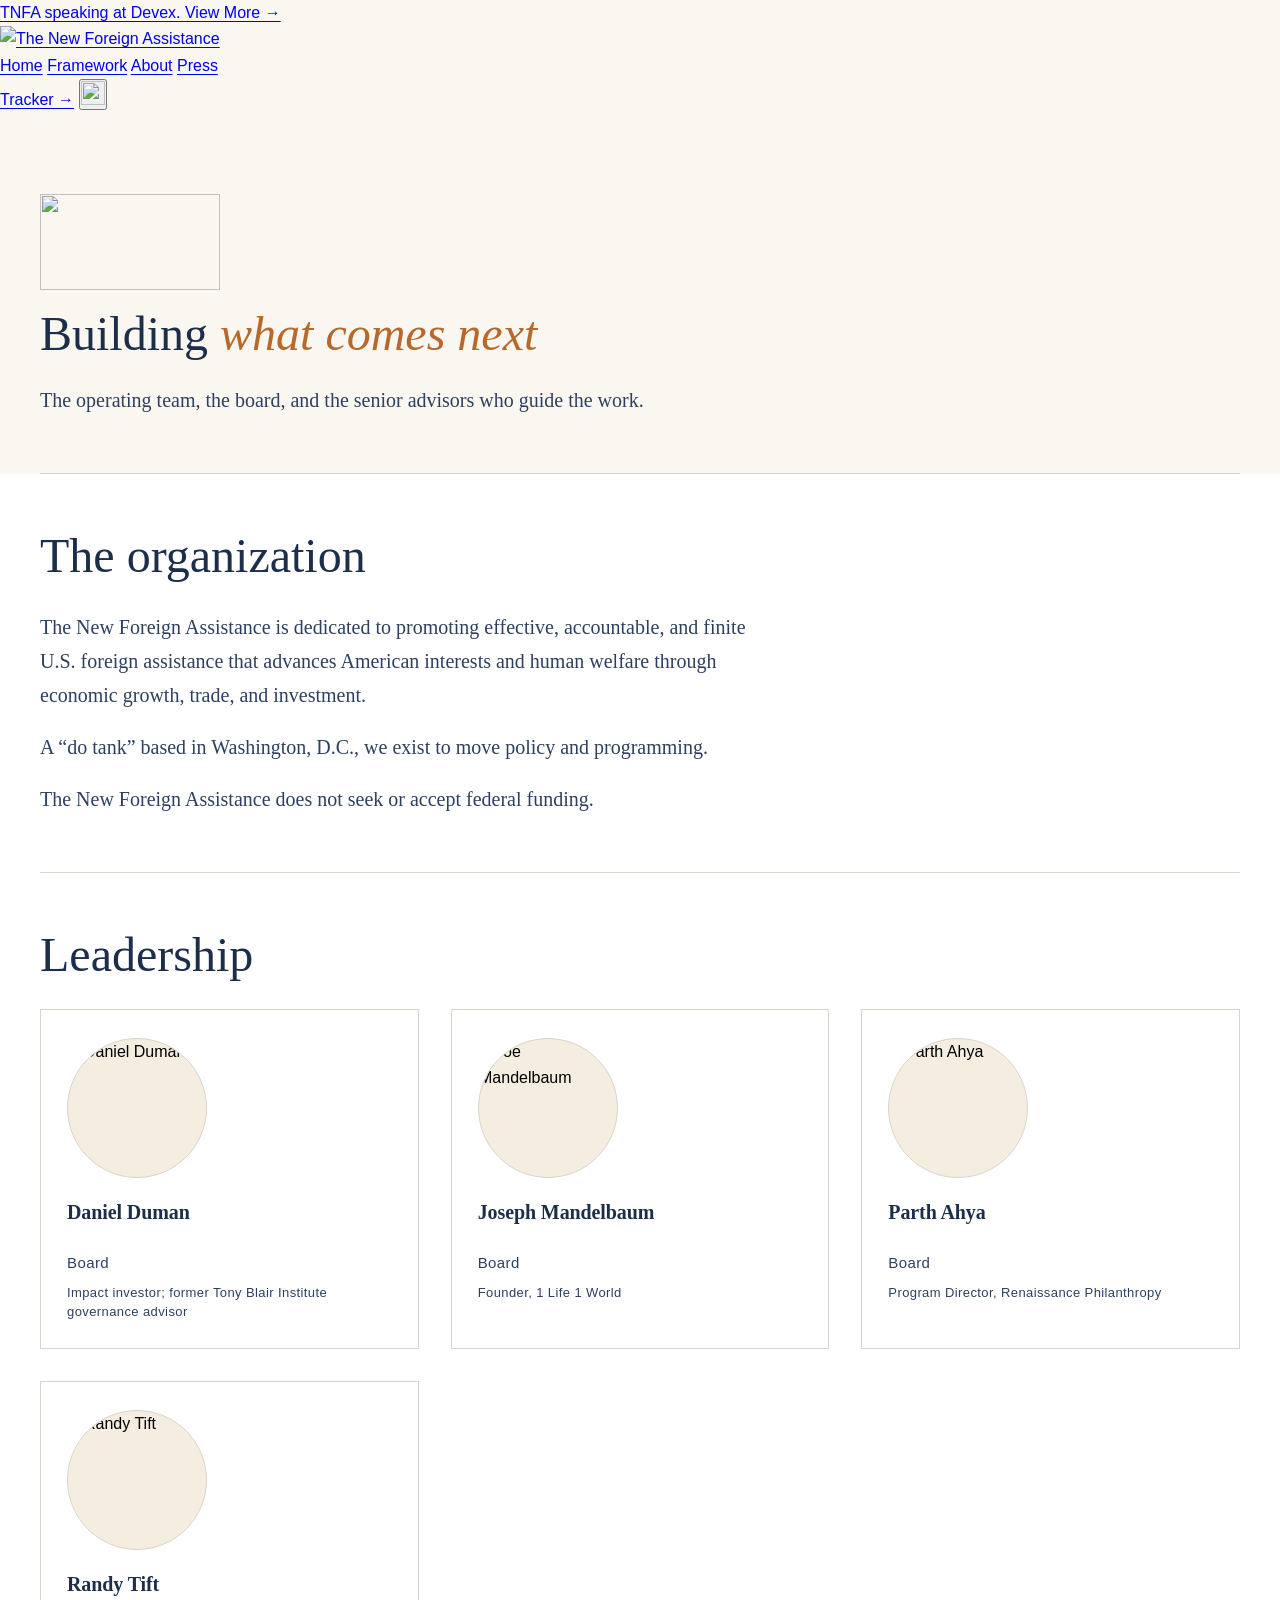
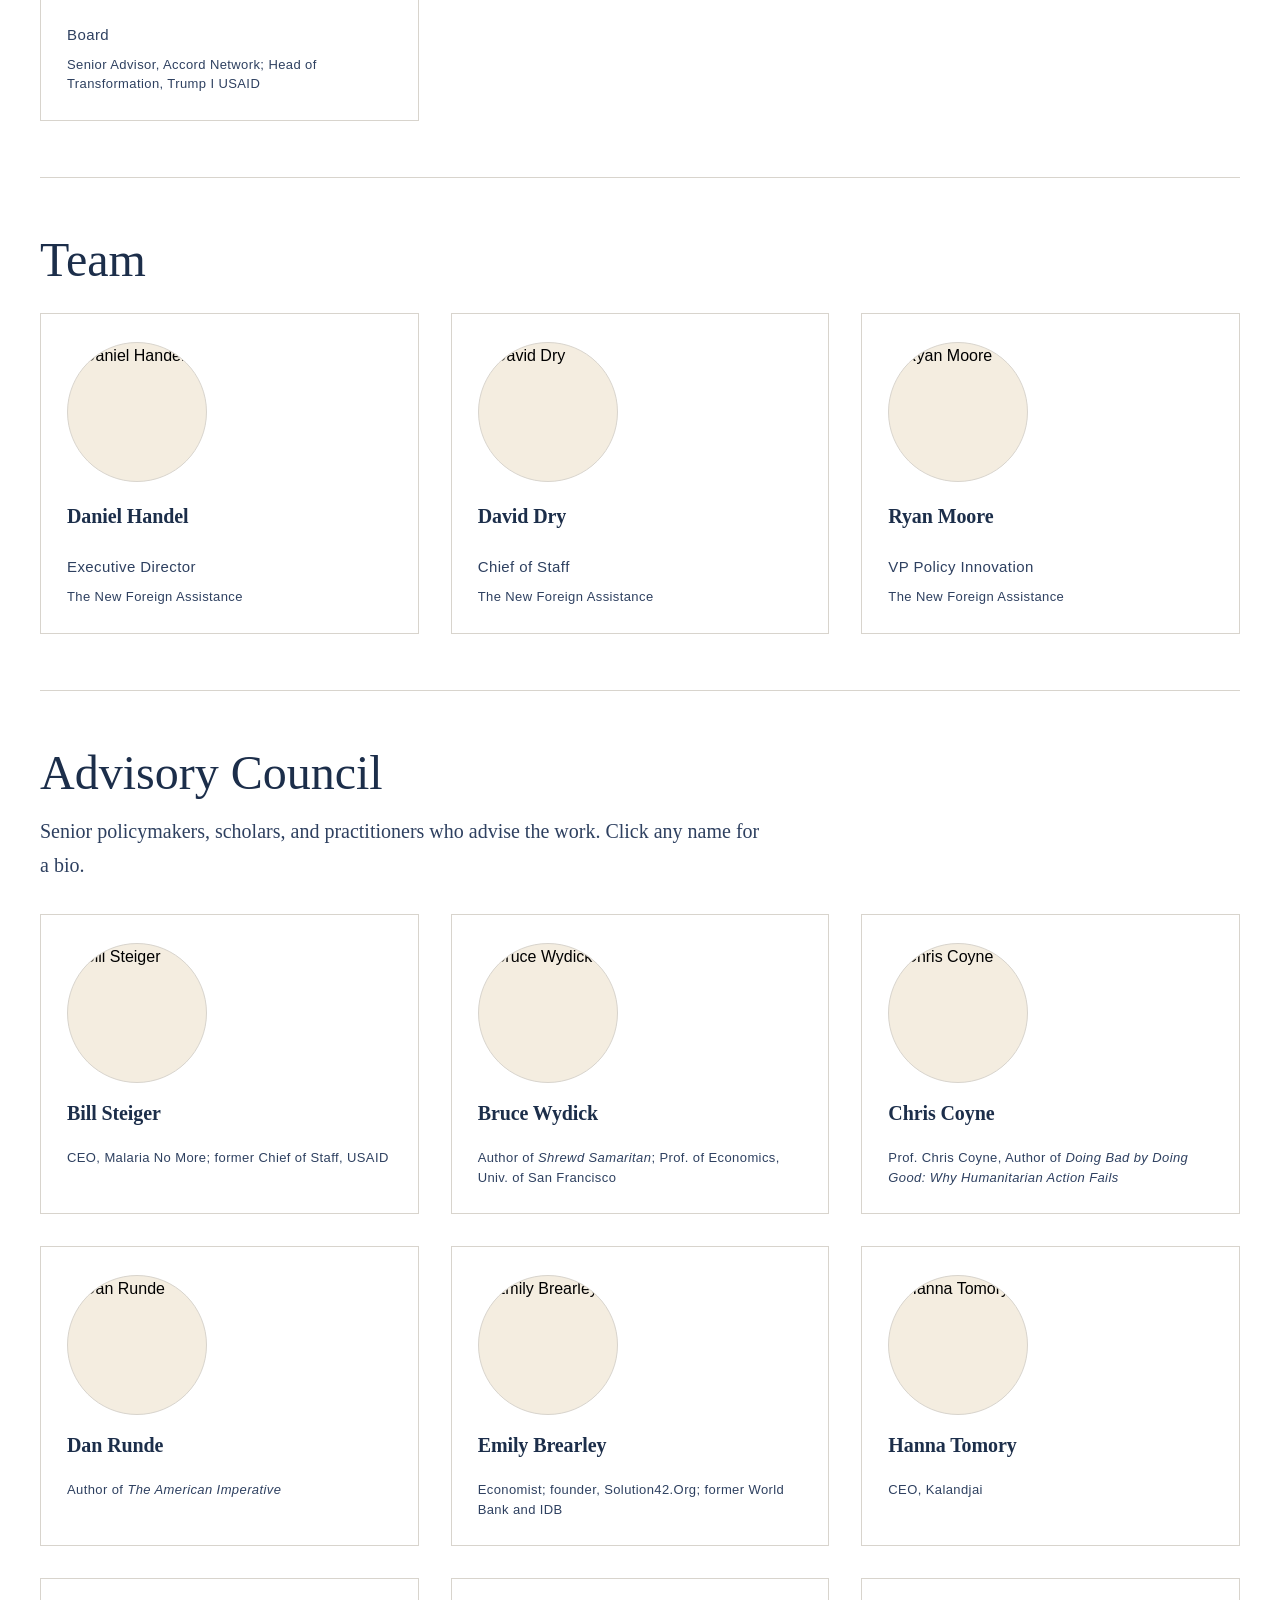
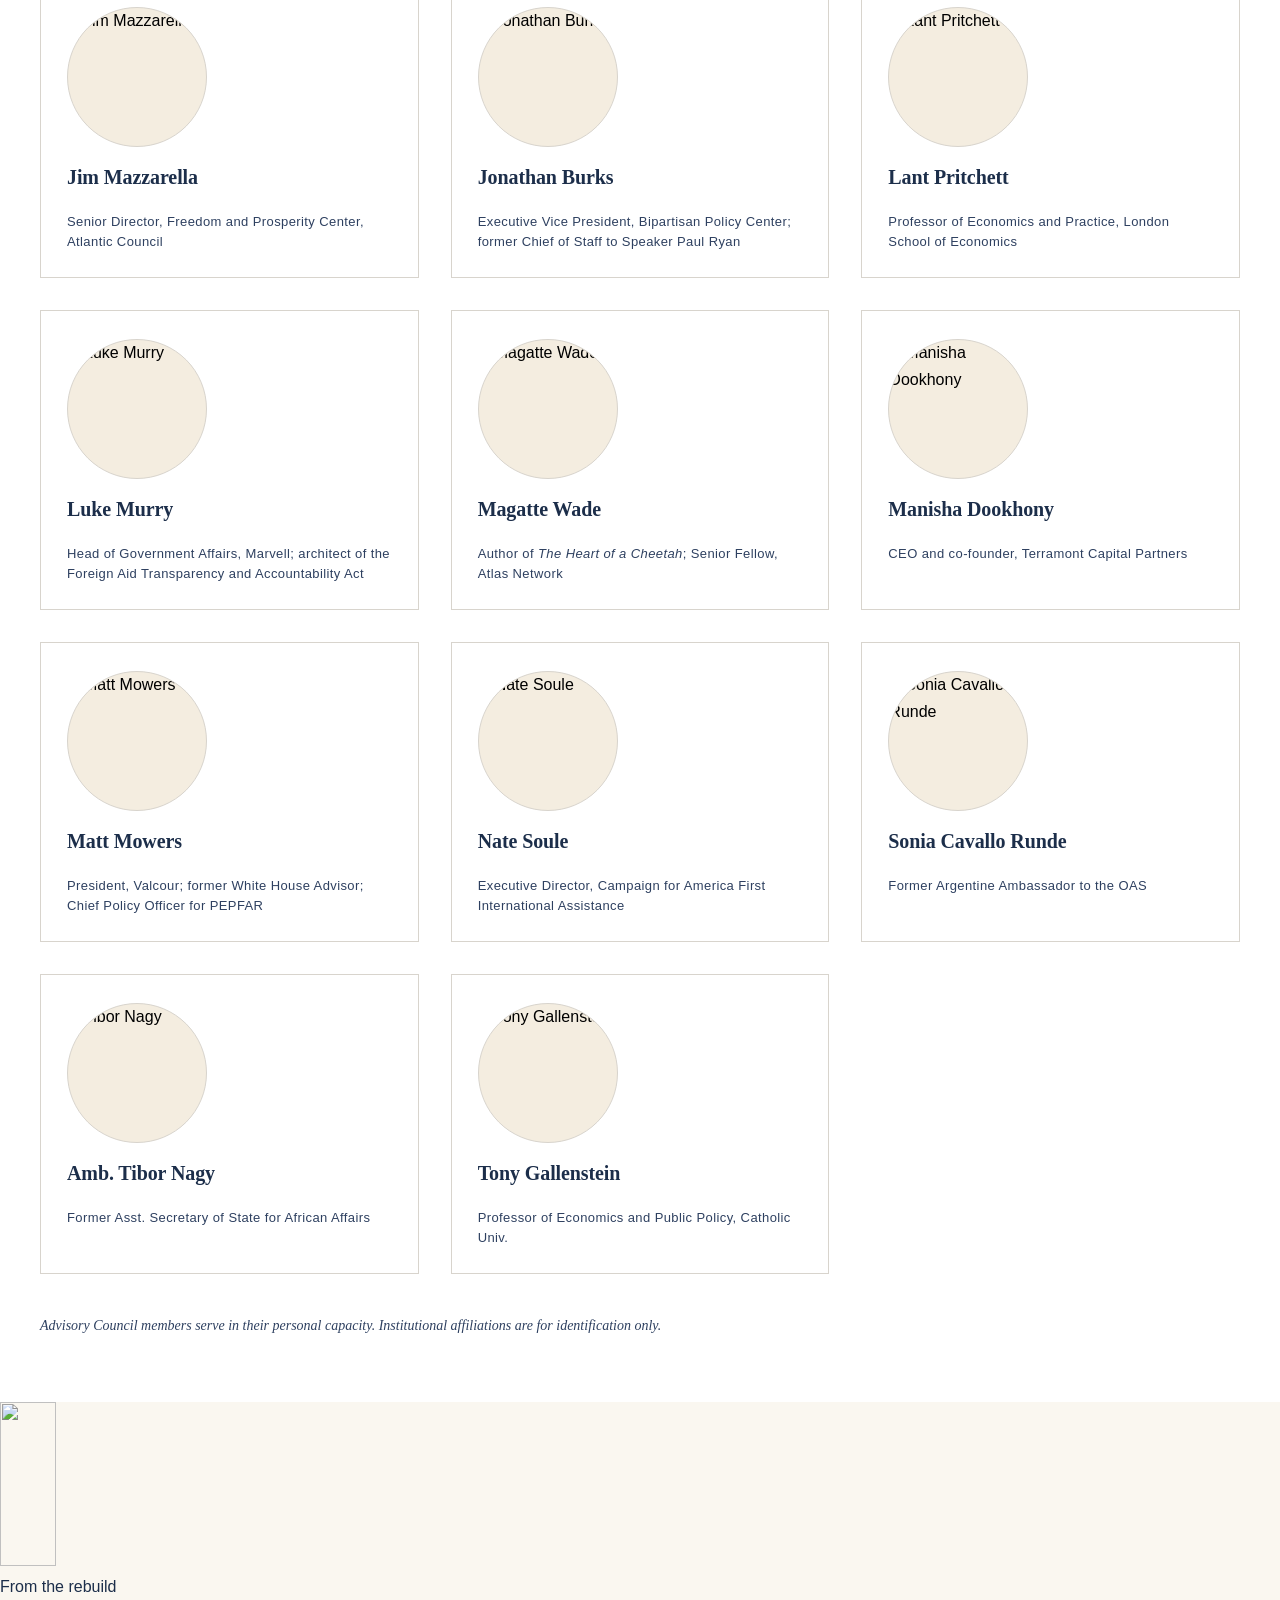
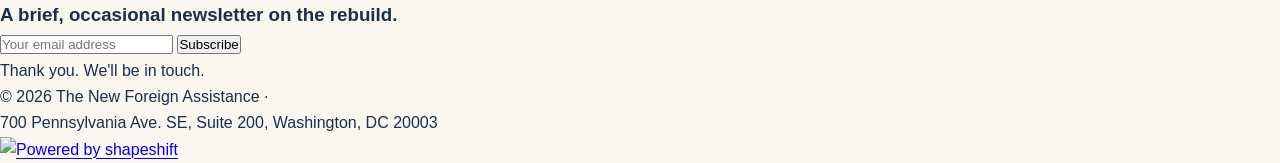
==== commit 85740b43: "About: sort Leadership by first name Co-Authored-By: Claude Opus 5.5 <noreply@anthropic.com> Claude-" ====
--- a/about.html
+++ b/about.html
@@ -864,36 +864,6 @@
         <button type="button" class="flip-card">
           <div class="flip-card-inner">
             <div class="person-card flip-card-front">
-              <img src="images/randy-tift.webp" alt="Randy Tift" class="person-photo leader-photo" loading="lazy">
-              <div class="board-text">
-                <div class="board-name">Randy Tift</div>
-                <div class="board-role">Board<br><span class="board-role-sub">Senior Advisor, Accord Network; Head of Transformation, Trump I USAID</span></div>
-              </div>
-            </div>
-            <div class="flip-card-back">
-              <div class="flip-back-name">Randy Tift</div>
-              <p class="flip-back-bio">Three decades in international development across strategy, policy, operations, and innovation, for both U.S. Government and non-governmental partners. A senior Trump administration appointee at USAID, and previously Senior Policy Director at World Vision in Washington, DC. Led field-based U.S. foreign assistance programs for over a decade. Currently senior advisor to the Accord Network, an association of nearly 170 Christian relief and development organizations working globally.</p>
-            </div>
-          </div>
-        </button>
-        <button type="button" class="flip-card">
-          <div class="flip-card-inner">
-            <div class="person-card flip-card-front">
-              <img src="images/parth-ahya.webp" alt="Parth Ahya" class="person-photo leader-photo" loading="lazy">
-              <div class="board-text">
-                <div class="board-name">Parth Ahya</div>
-                <div class="board-role">Board<br><span class="board-role-sub">Program Director, Renaissance Philanthropy</span></div>
-              </div>
-            </div>
-            <div class="flip-card-back">
-              <div class="flip-back-name">Parth Ahya</div>
-              <p class="flip-back-bio">Program Director at Renaissance Philanthropy, where he advises major donors on their philanthropic giving. Previously managed a portfolio of grantmaking programs at Schmidt Futures, a philanthropic initiative of former Google CEO Eric Schmidt and Wendy Schmidt. Prior to that, founded and led Taimaka, a nonprofit treating acute malnutrition in children and developing new approaches to treatment. BA in Philosophy and Theology with First Class Honours from the University of Oxford. Fellow of the Royal Society of the Arts and Interact.</p>
-            </div>
-          </div>
-        </button>
-        <button type="button" class="flip-card">
-          <div class="flip-card-inner">
-            <div class="person-card flip-card-front">
               <img src="images/daniel-duman.webp" alt="Daniel Duman" class="person-photo leader-photo" loading="lazy">
               <div class="board-text">
                 <div class="board-name">Daniel Duman</div>
@@ -918,6 +888,36 @@
             <div class="flip-card-back">
               <div class="flip-back-name">Joseph Mandelbaum</div>
               <p class="flip-back-bio">Founder of 1 Life 1 World. Works to connect private capital, philanthropy, industry, government, and faith-based organizations around the partnerships and infrastructure needed to ensure that life-saving programs don’t collapse in the gap — and that the restructuring of American foreign assistance results in something more accountable, more effective, and more durable than what came before.</p>
+            </div>
+          </div>
+        </button>
+        <button type="button" class="flip-card">
+          <div class="flip-card-inner">
+            <div class="person-card flip-card-front">
+              <img src="images/parth-ahya.webp" alt="Parth Ahya" class="person-photo leader-photo" loading="lazy">
+              <div class="board-text">
+                <div class="board-name">Parth Ahya</div>
+                <div class="board-role">Board<br><span class="board-role-sub">Program Director, Renaissance Philanthropy</span></div>
+              </div>
+            </div>
+            <div class="flip-card-back">
+              <div class="flip-back-name">Parth Ahya</div>
+              <p class="flip-back-bio">Program Director at Renaissance Philanthropy, where he advises major donors on their philanthropic giving. Previously managed a portfolio of grantmaking programs at Schmidt Futures, a philanthropic initiative of former Google CEO Eric Schmidt and Wendy Schmidt. Prior to that, founded and led Taimaka, a nonprofit treating acute malnutrition in children and developing new approaches to treatment. BA in Philosophy and Theology with First Class Honours from the University of Oxford. Fellow of the Royal Society of the Arts and Interact.</p>
+            </div>
+          </div>
+        </button>
+        <button type="button" class="flip-card">
+          <div class="flip-card-inner">
+            <div class="person-card flip-card-front">
+              <img src="images/randy-tift.webp" alt="Randy Tift" class="person-photo leader-photo" loading="lazy">
+              <div class="board-text">
+                <div class="board-name">Randy Tift</div>
+                <div class="board-role">Board<br><span class="board-role-sub">Senior Advisor, Accord Network; Head of Transformation, Trump I USAID</span></div>
+              </div>
+            </div>
+            <div class="flip-card-back">
+              <div class="flip-back-name">Randy Tift</div>
+              <p class="flip-back-bio">Three decades in international development across strategy, policy, operations, and innovation, for both U.S. Government and non-governmental partners. A senior Trump administration appointee at USAID, and previously Senior Policy Director at World Vision in Washington, DC. Led field-based U.S. foreign assistance programs for over a decade. Currently senior advisor to the Accord Network, an association of nearly 170 Christian relief and development organizations working globally.</p>
             </div>
           </div>
         </button>
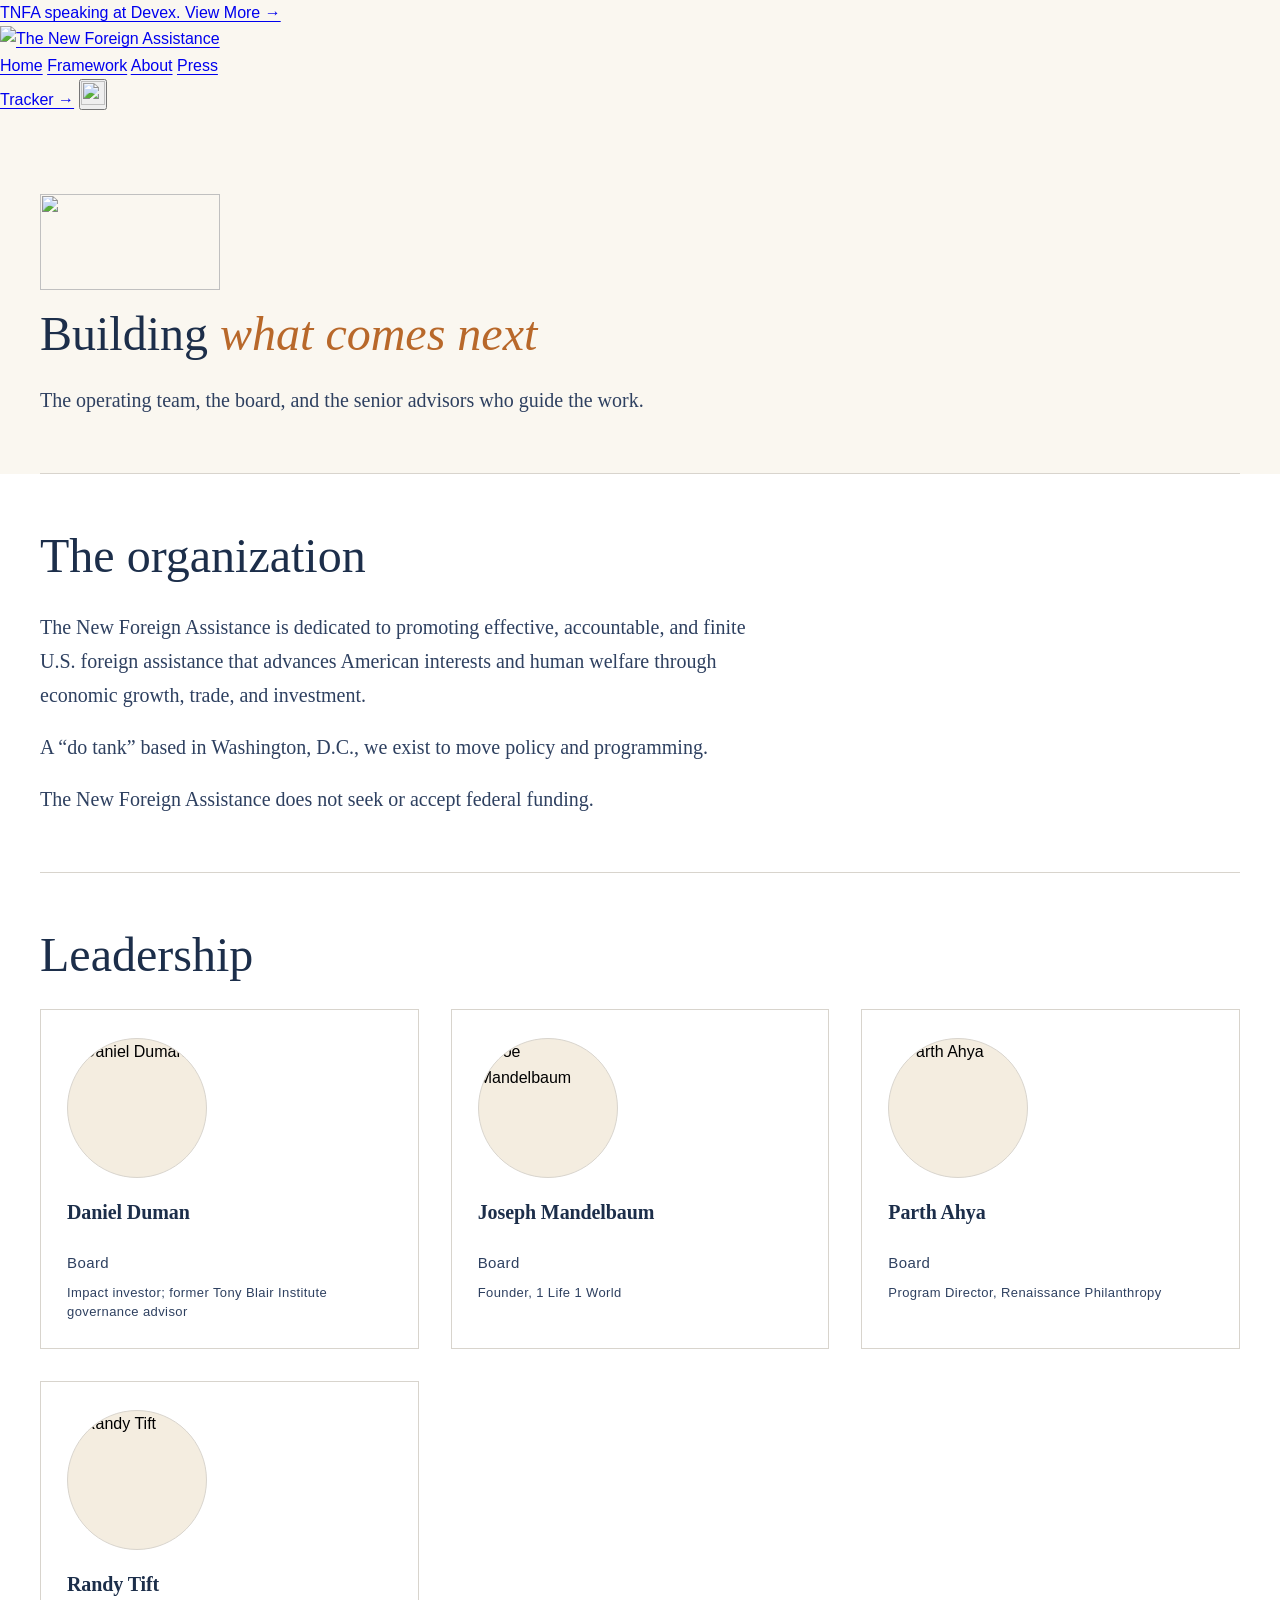
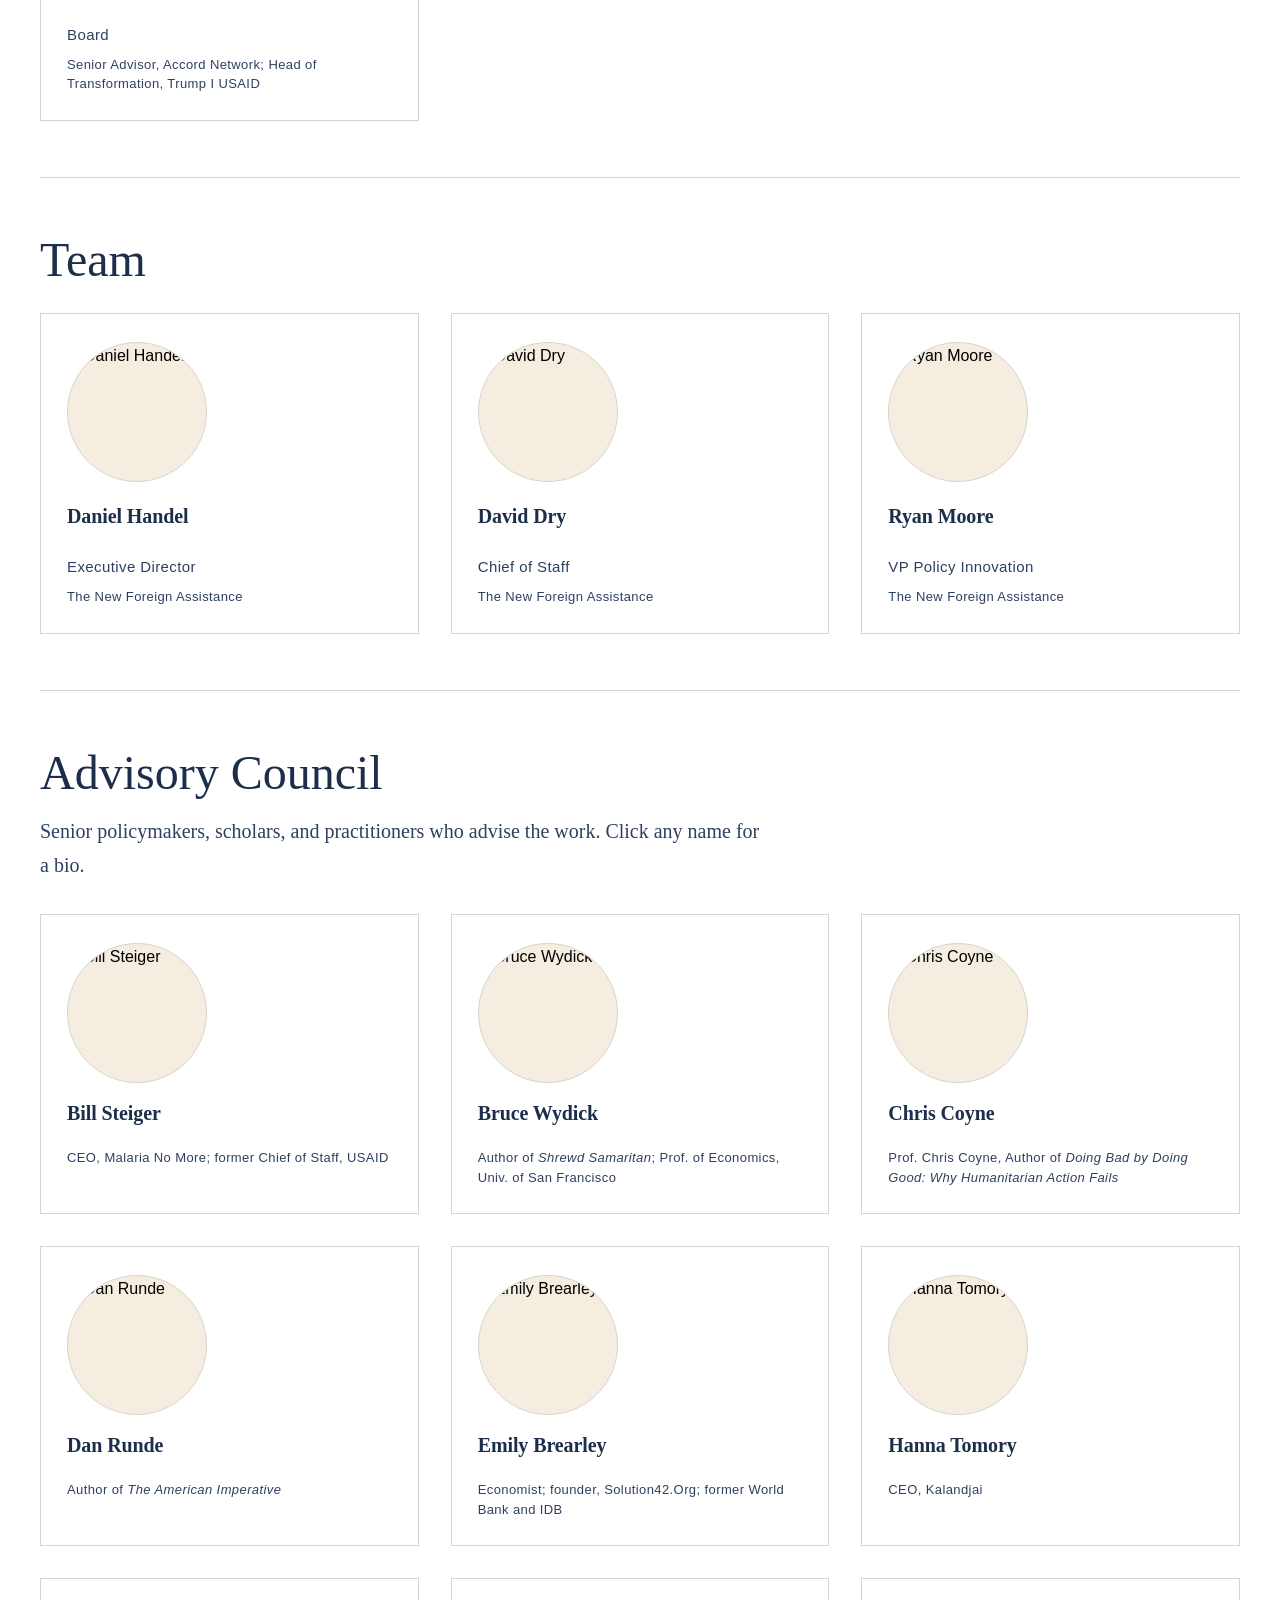
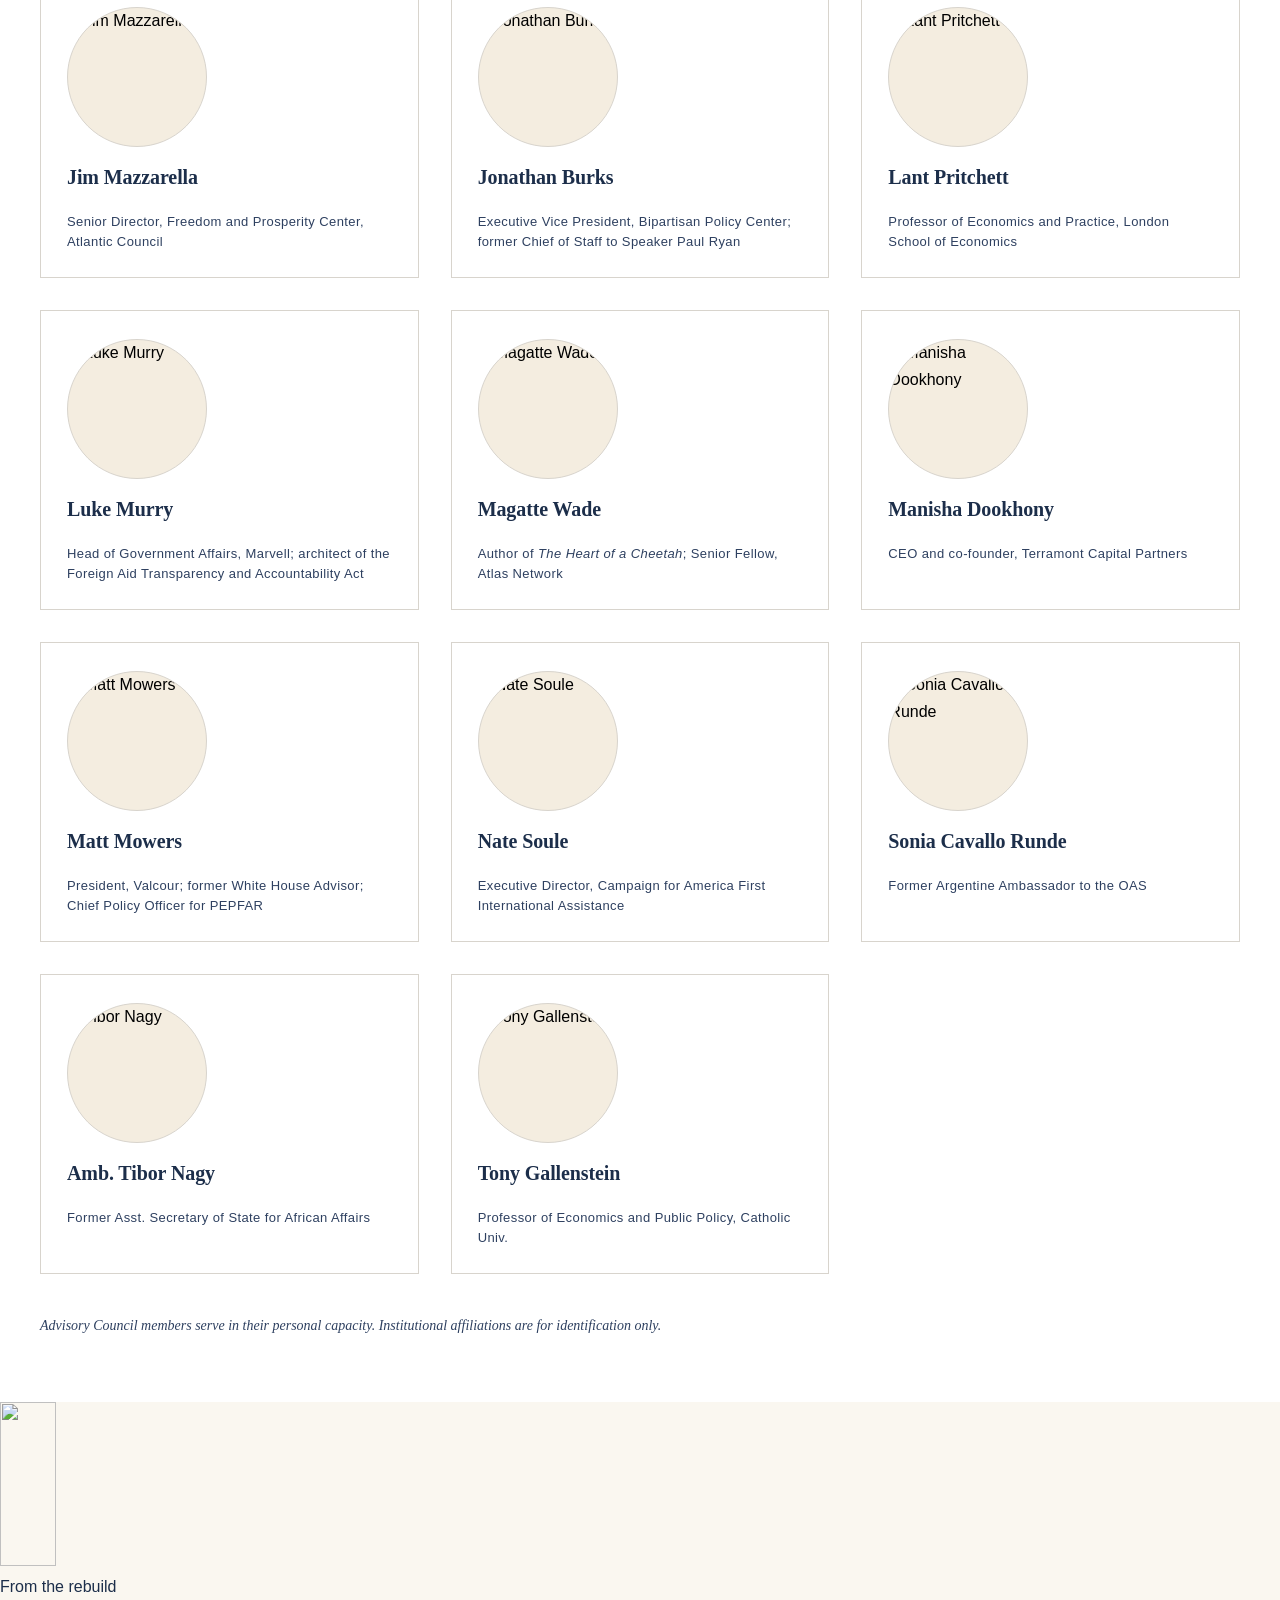
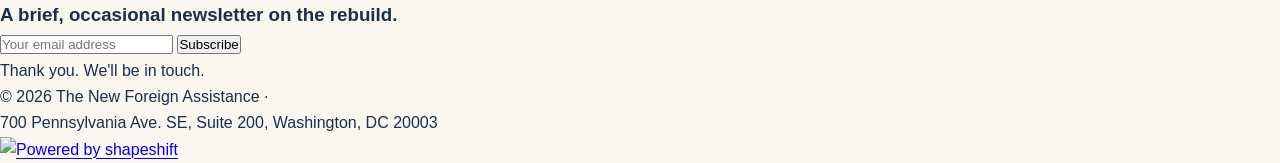
==== commit b4303683: "About: note ordering rule for Team/Leadership/Advisory Council Co-Authored-By: Claude Opus 5.5 <nore" ====
--- a/about.html
+++ b/about.html
@@ -926,6 +926,7 @@
 
     <div class="board-block" id="team">
       <h2>Team</h2>
+      <!-- Order: Executive Director first, then everyone else alphabetical by first name. Leadership and Advisory Council: alphabetical by first name. -->
       <div class="person-grid board-grid">
         <button type="button" class="flip-card">
           <div class="flip-card-inner">
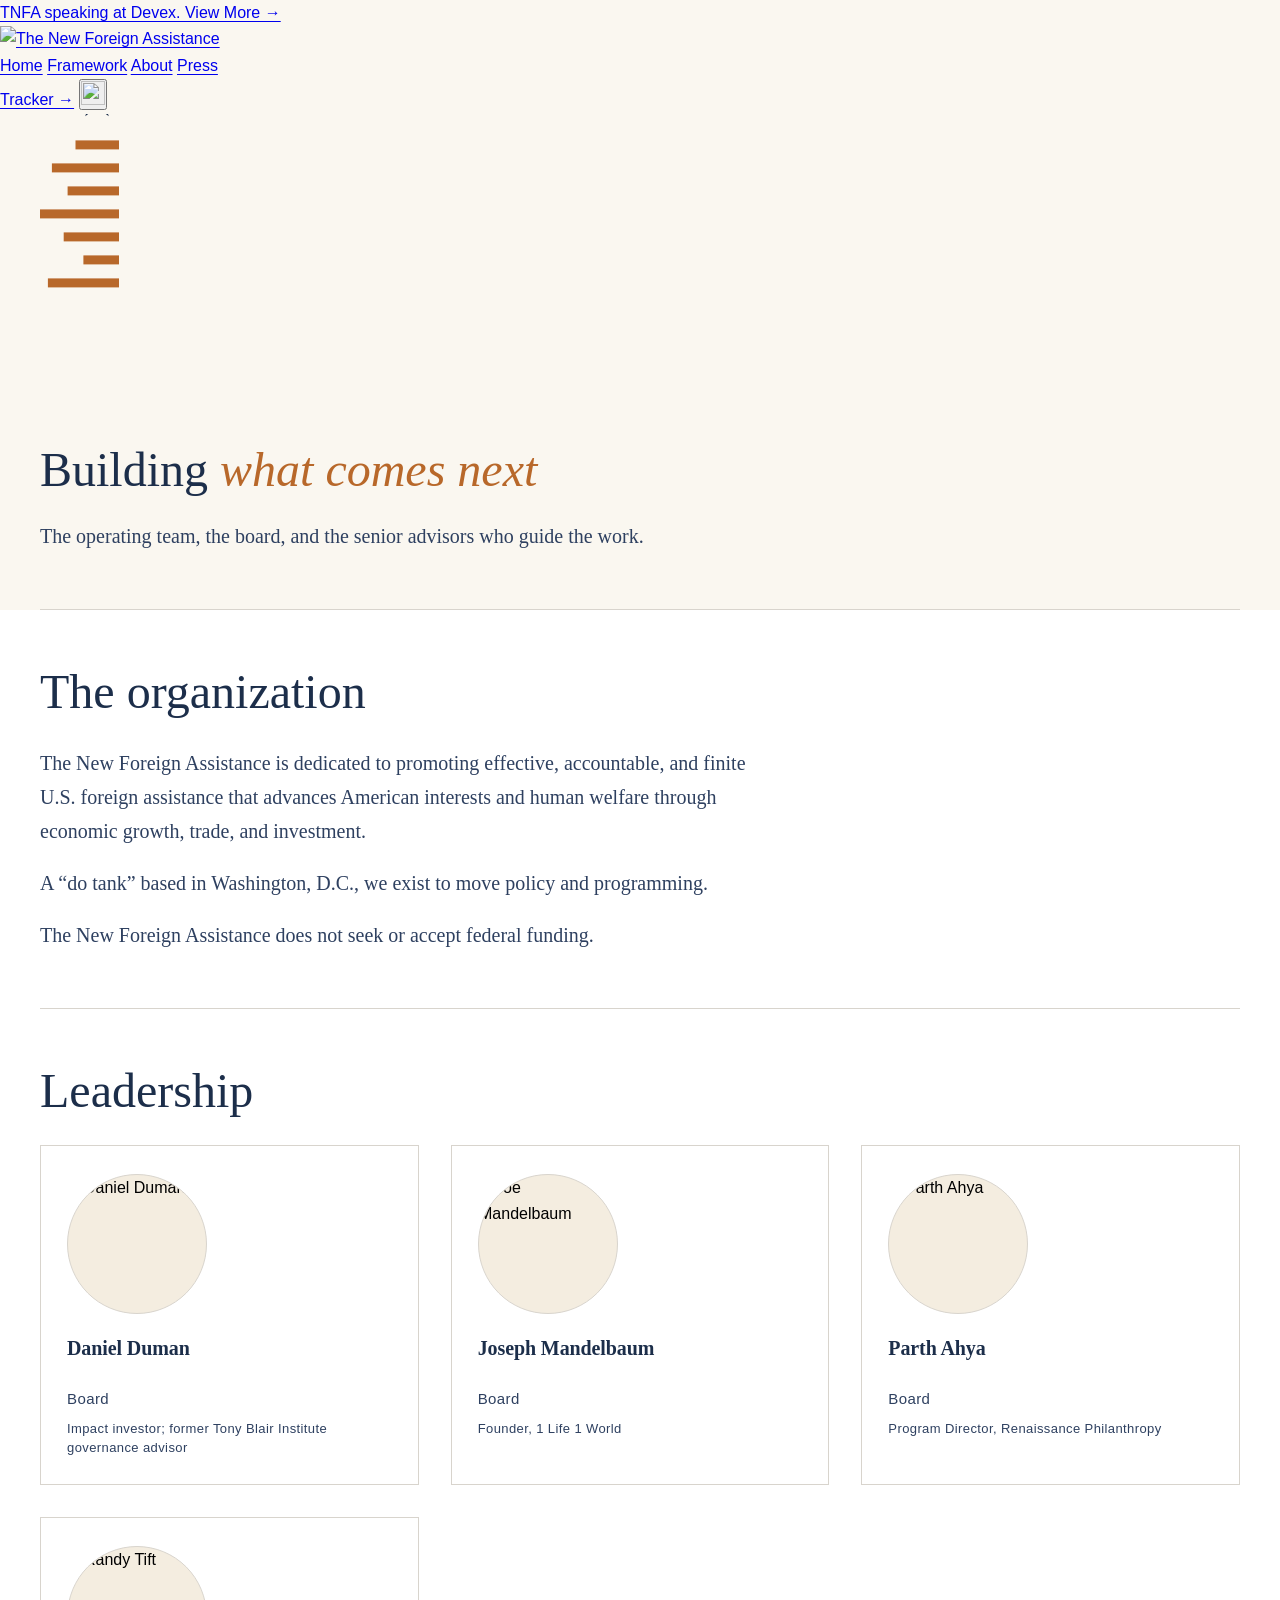
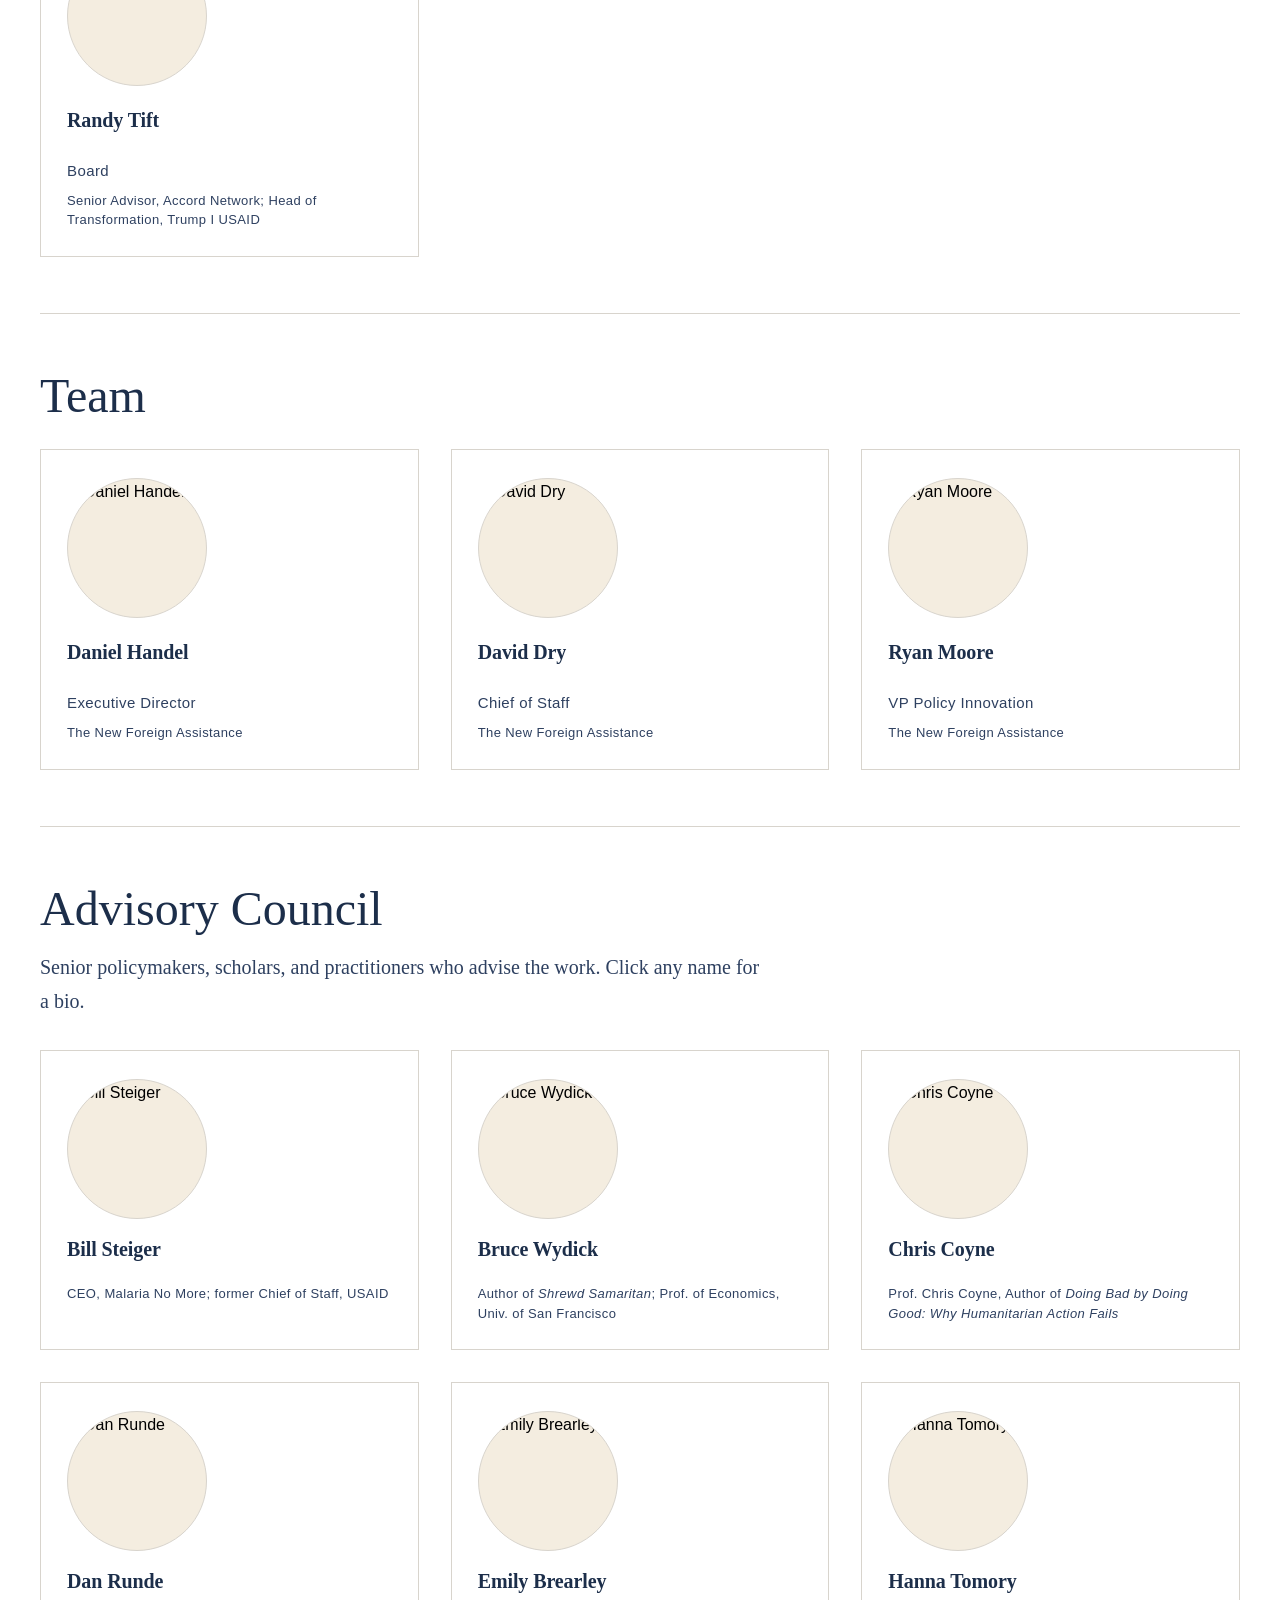
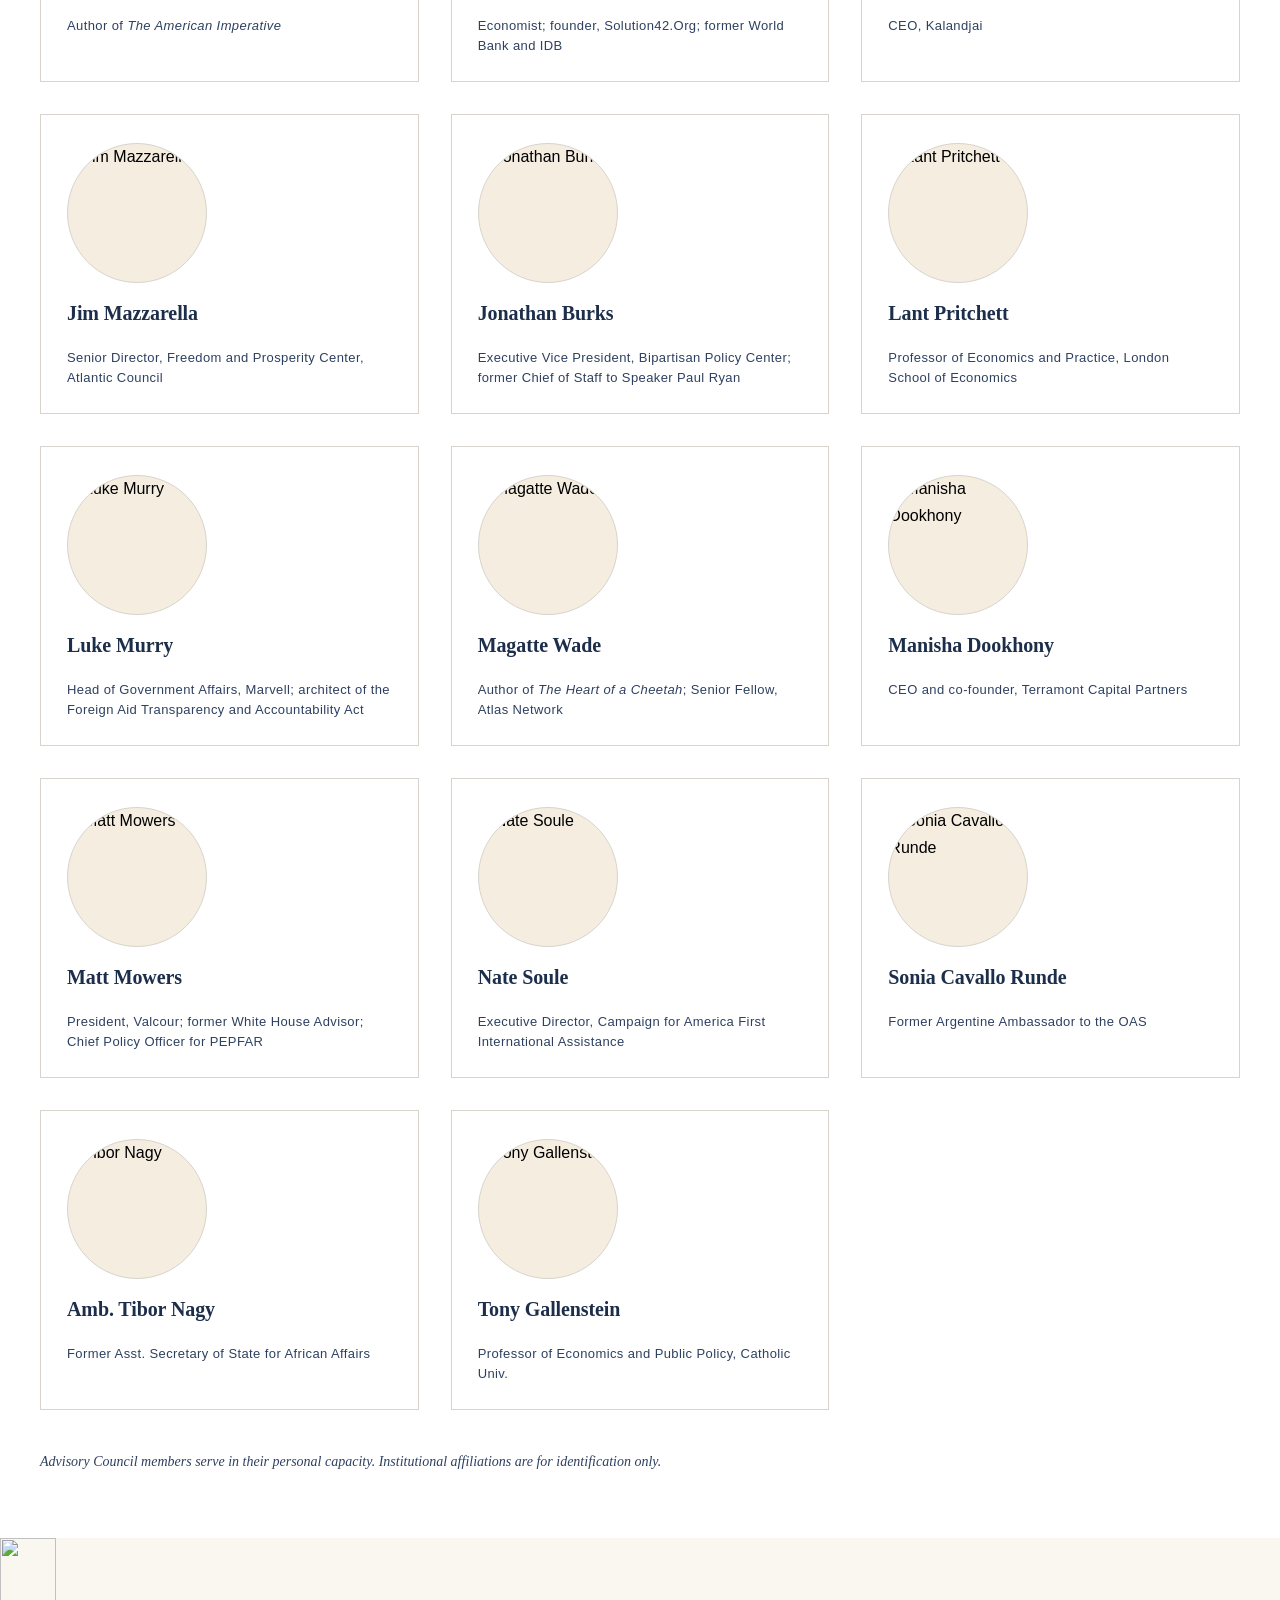
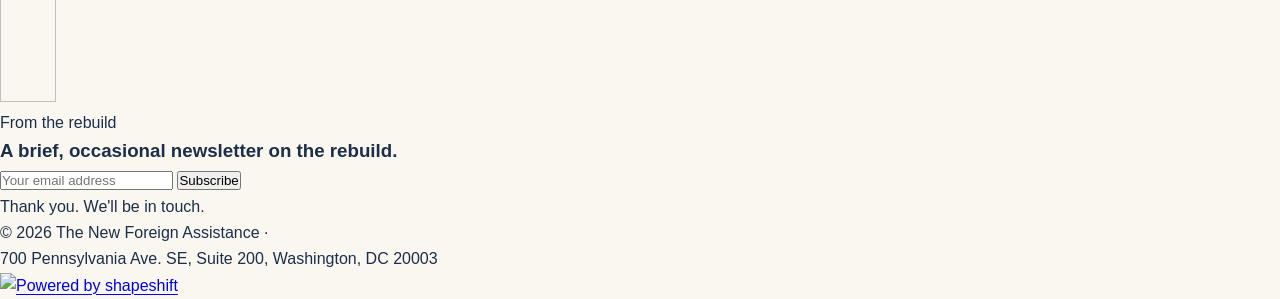
==== commit c22d438b: "About: right-side intro accent uses star + bars (mirrors homepage side accents) Co-Authored-By: Clau" ====
--- a/about.html
+++ b/about.html
@@ -837,7 +837,7 @@
 
 <!-- PAGE INTRO -->
 <section class="page-intro" style="position:relative;overflow:hidden">
-  <img src="images/decor-bars-hero.svg" alt="" aria-hidden="true" width="180" height="96" class="pointer-events-none absolute bottom-0 right-0 intro-stripes" style="width:180px;height:96px;max-width:none;z-index:5">
+  <img src="images/decor-bars-right.svg" alt="" aria-hidden="true" width="79" height="232" class="pointer-events-none absolute right-0 intro-stripes" style="top:50%;transform:translateY(-50%);width:79px;height:232px;max-width:none;z-index:5">
   <div class="page-intro-inner fade-up">
     <h1 class="page-h1">Building <em>what comes next</em></h1>
     <p class="page-lead">The operating team, the board, and the senior advisors who guide the work.</p>
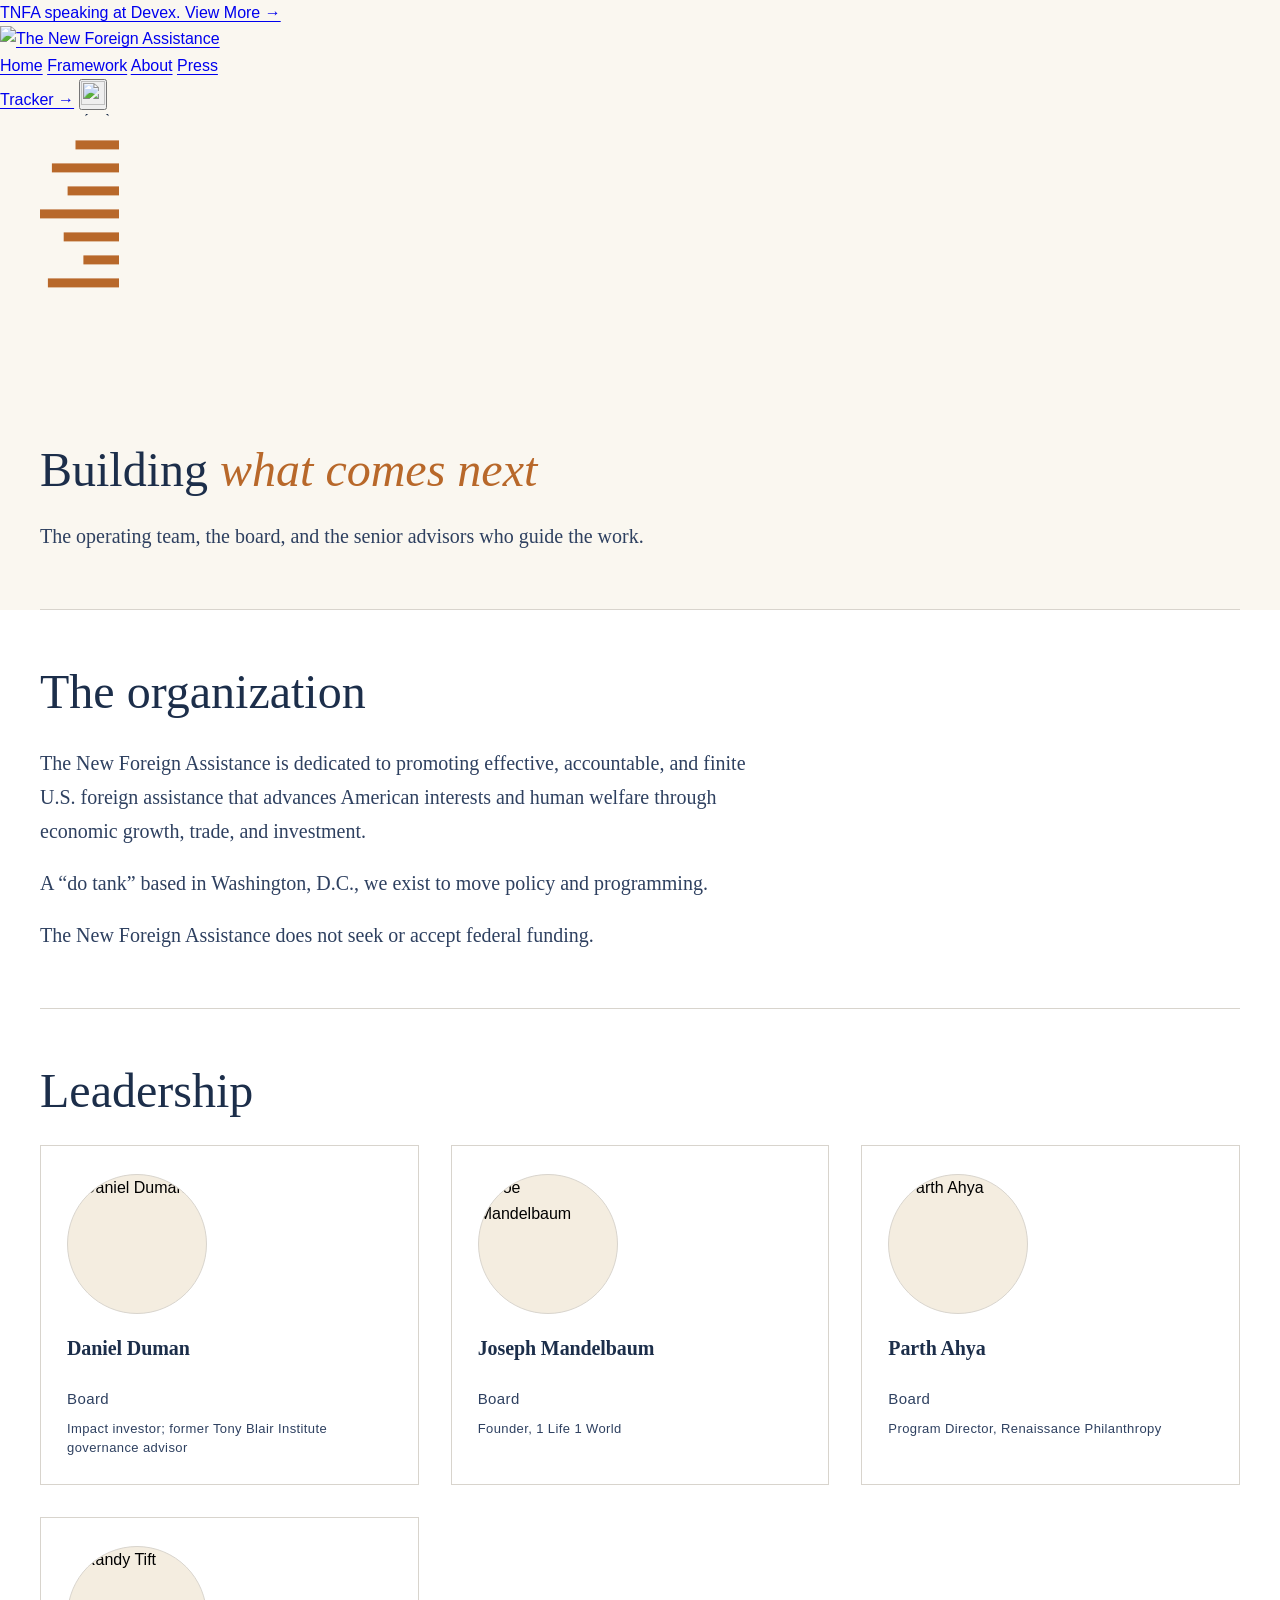
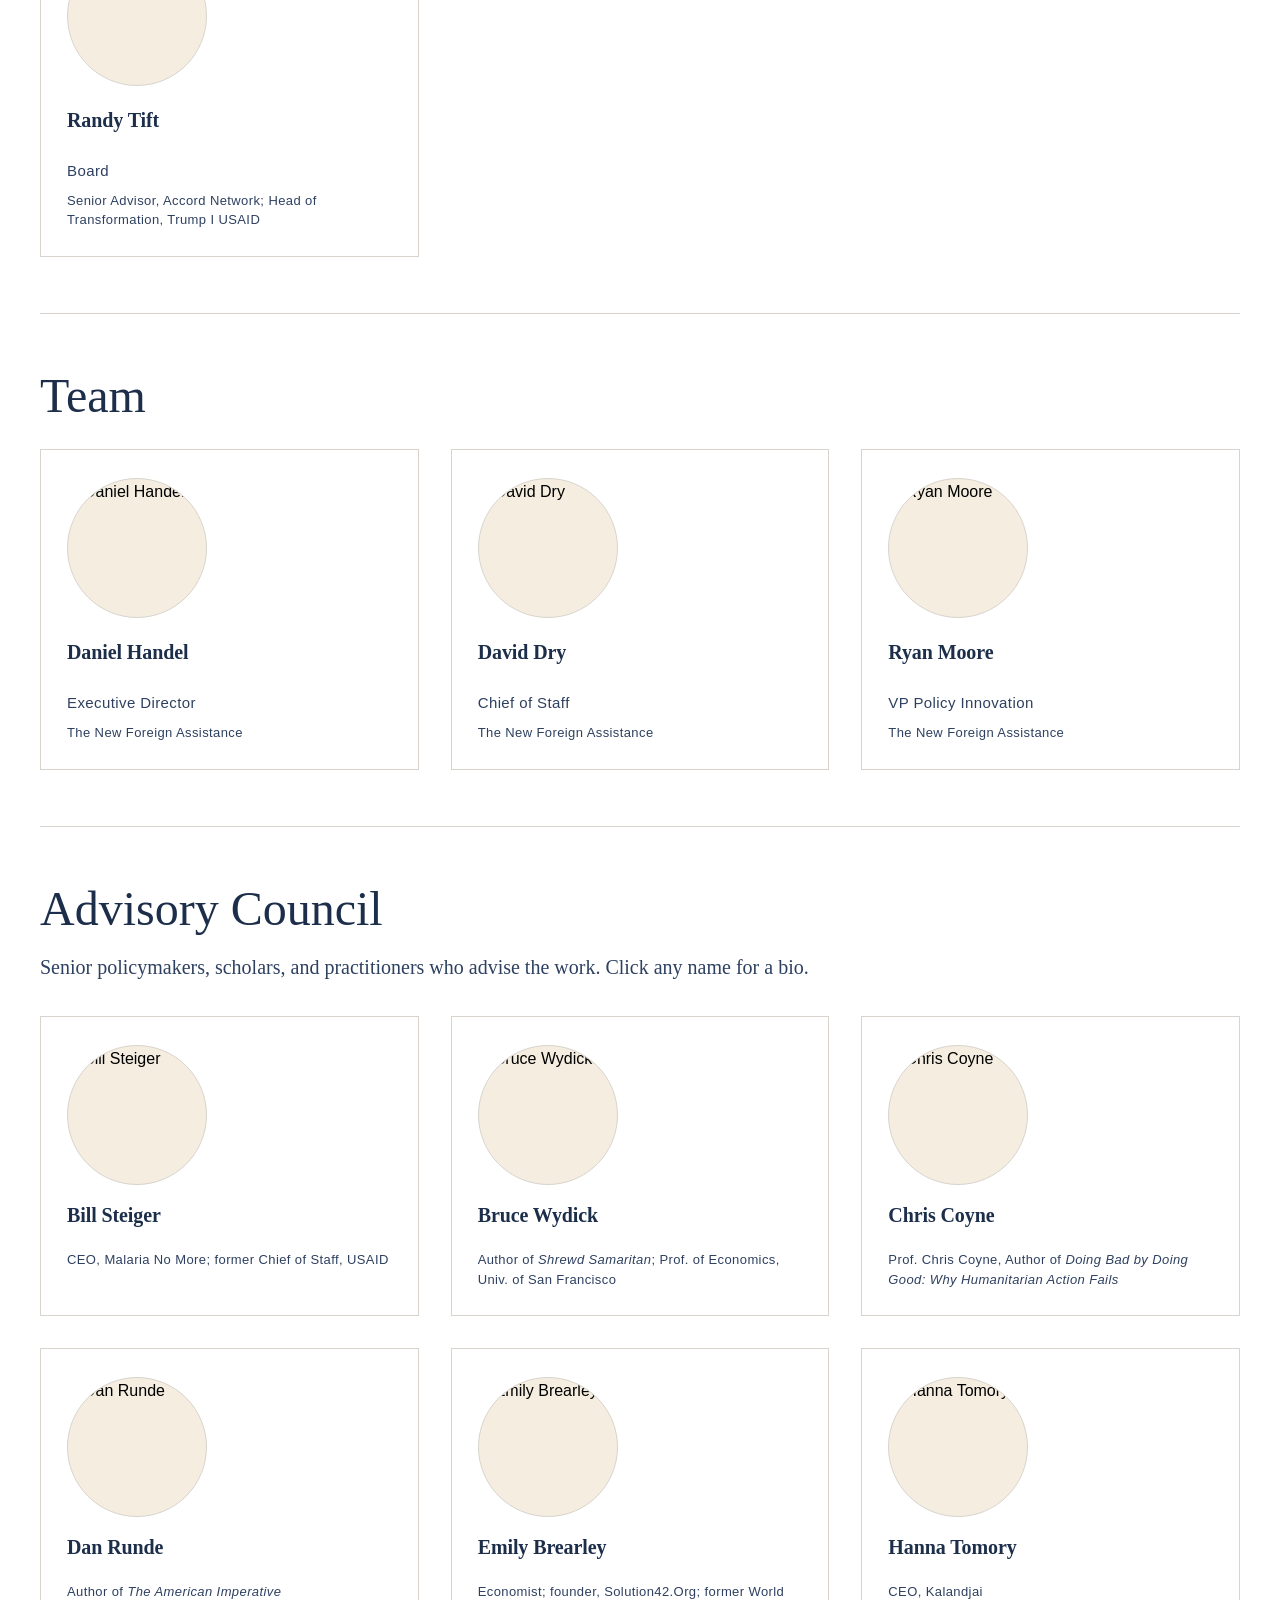
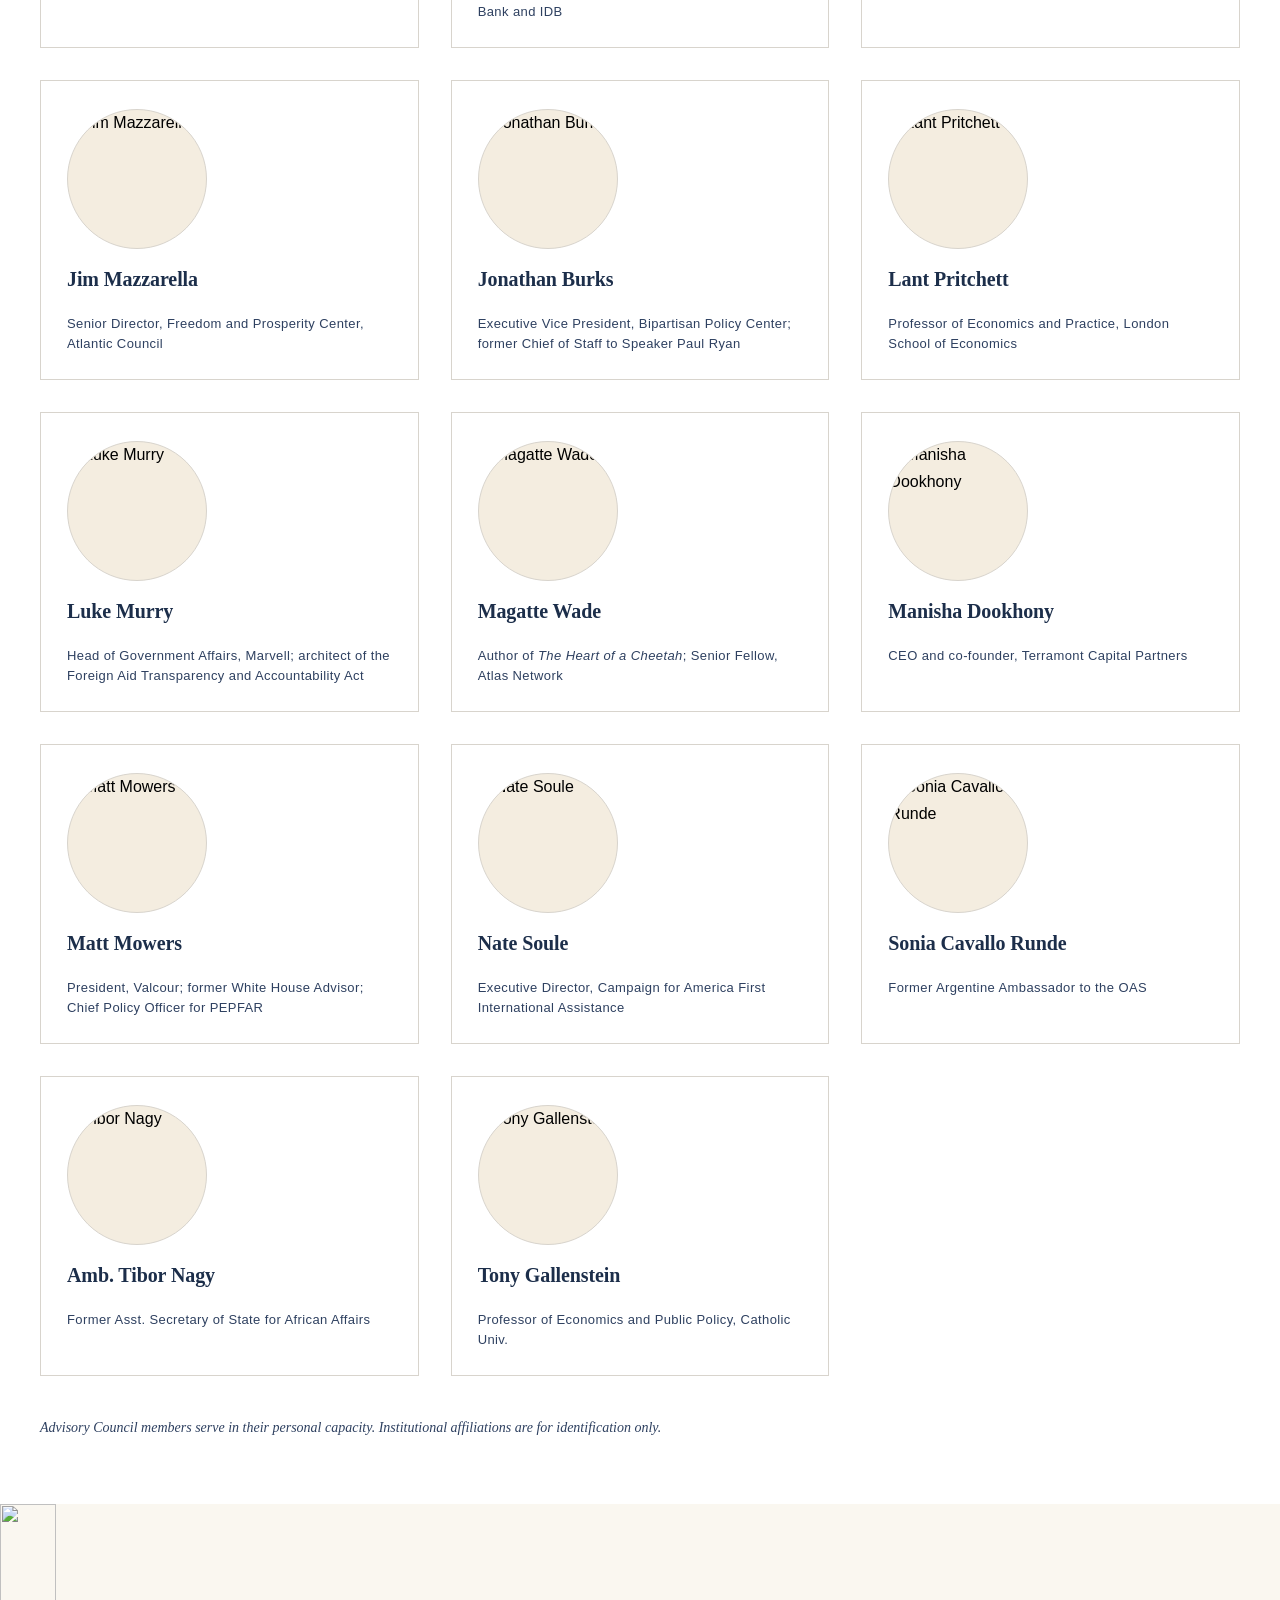
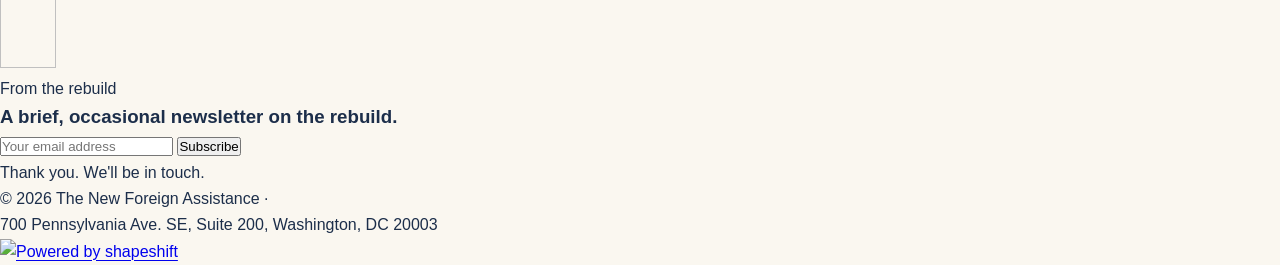
==== commit 760868fe: "About: advisory intro fits on one line on laptops; balanced wrap on smaller screens Co-Authored-By: " ====
--- a/about.html
+++ b/about.html
@@ -247,7 +247,8 @@
     font-size: 20px;
     line-height: 1.7;
     color: var(--ink-light);
-    max-width: 720px;
+    max-width: 960px;
+    text-wrap: balance;
     margin-bottom: 48px;
   }
   .advisor-grid { margin-bottom: 40px; }
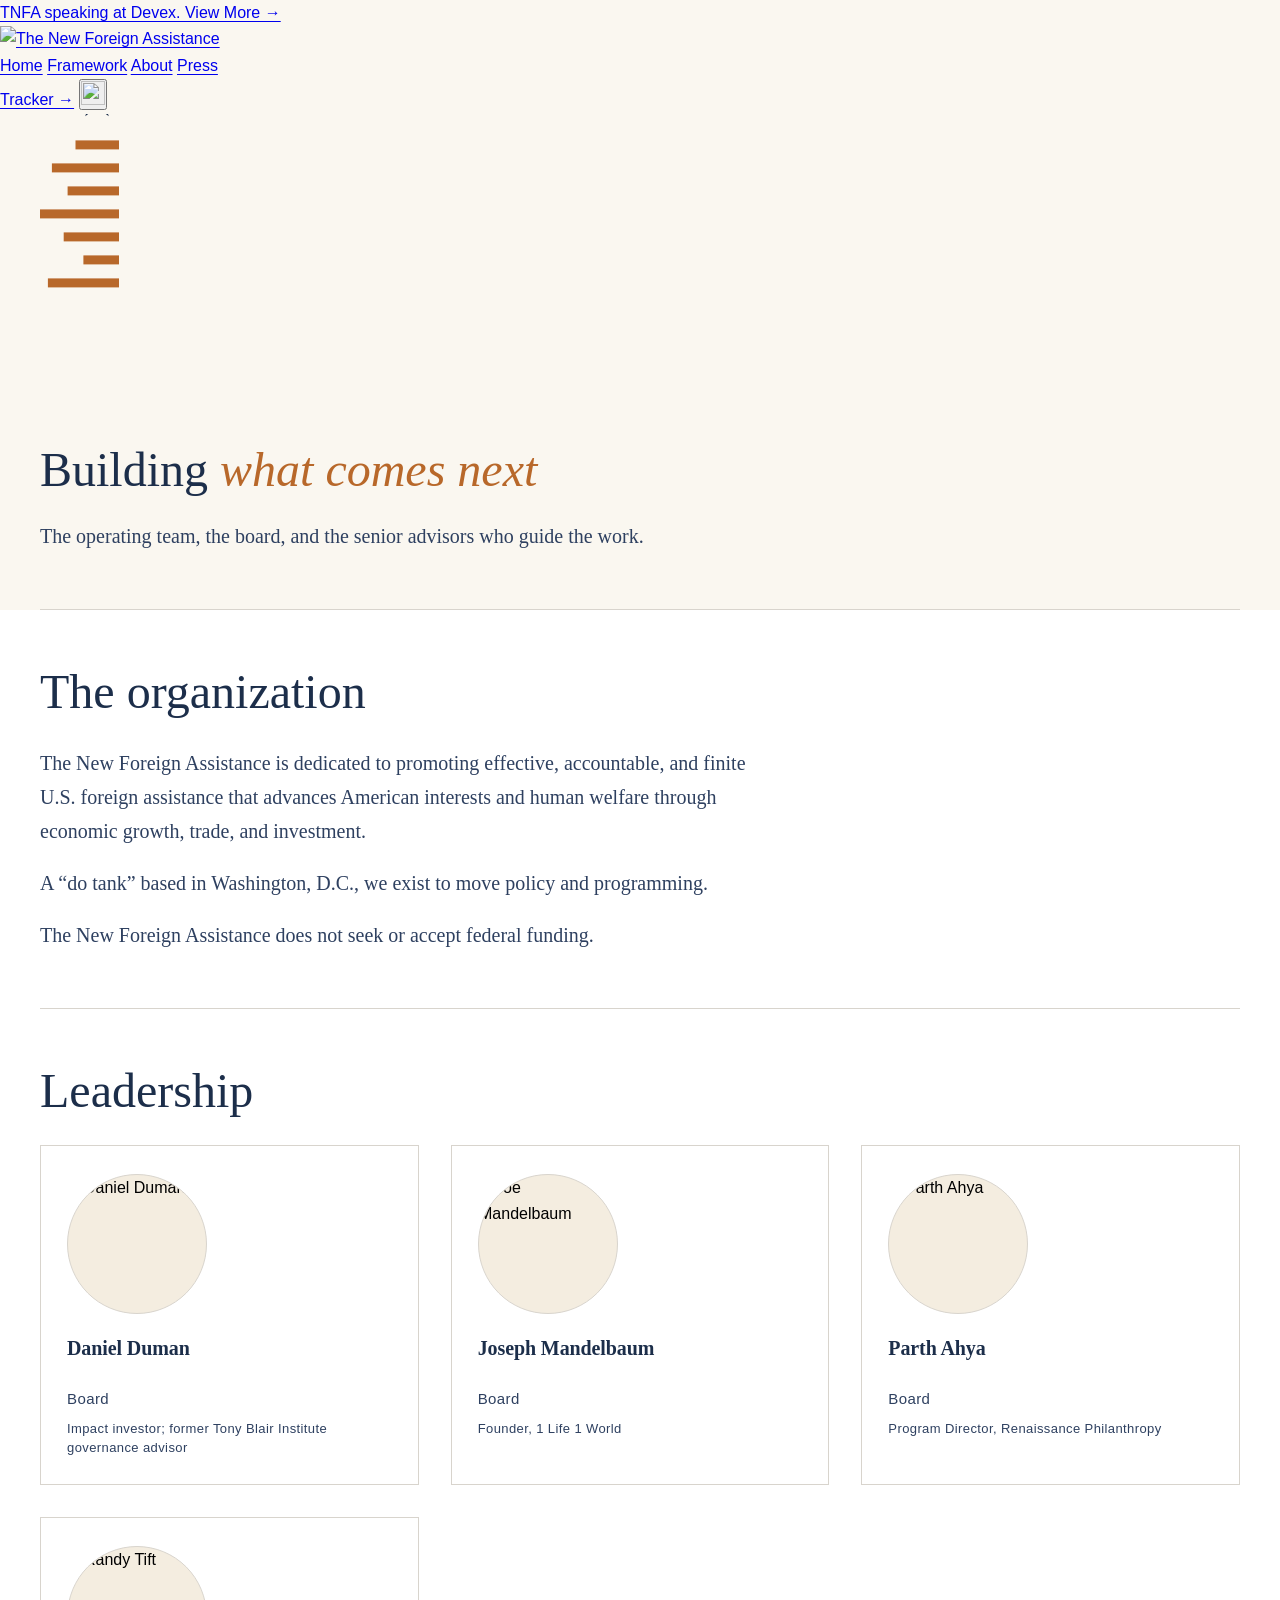
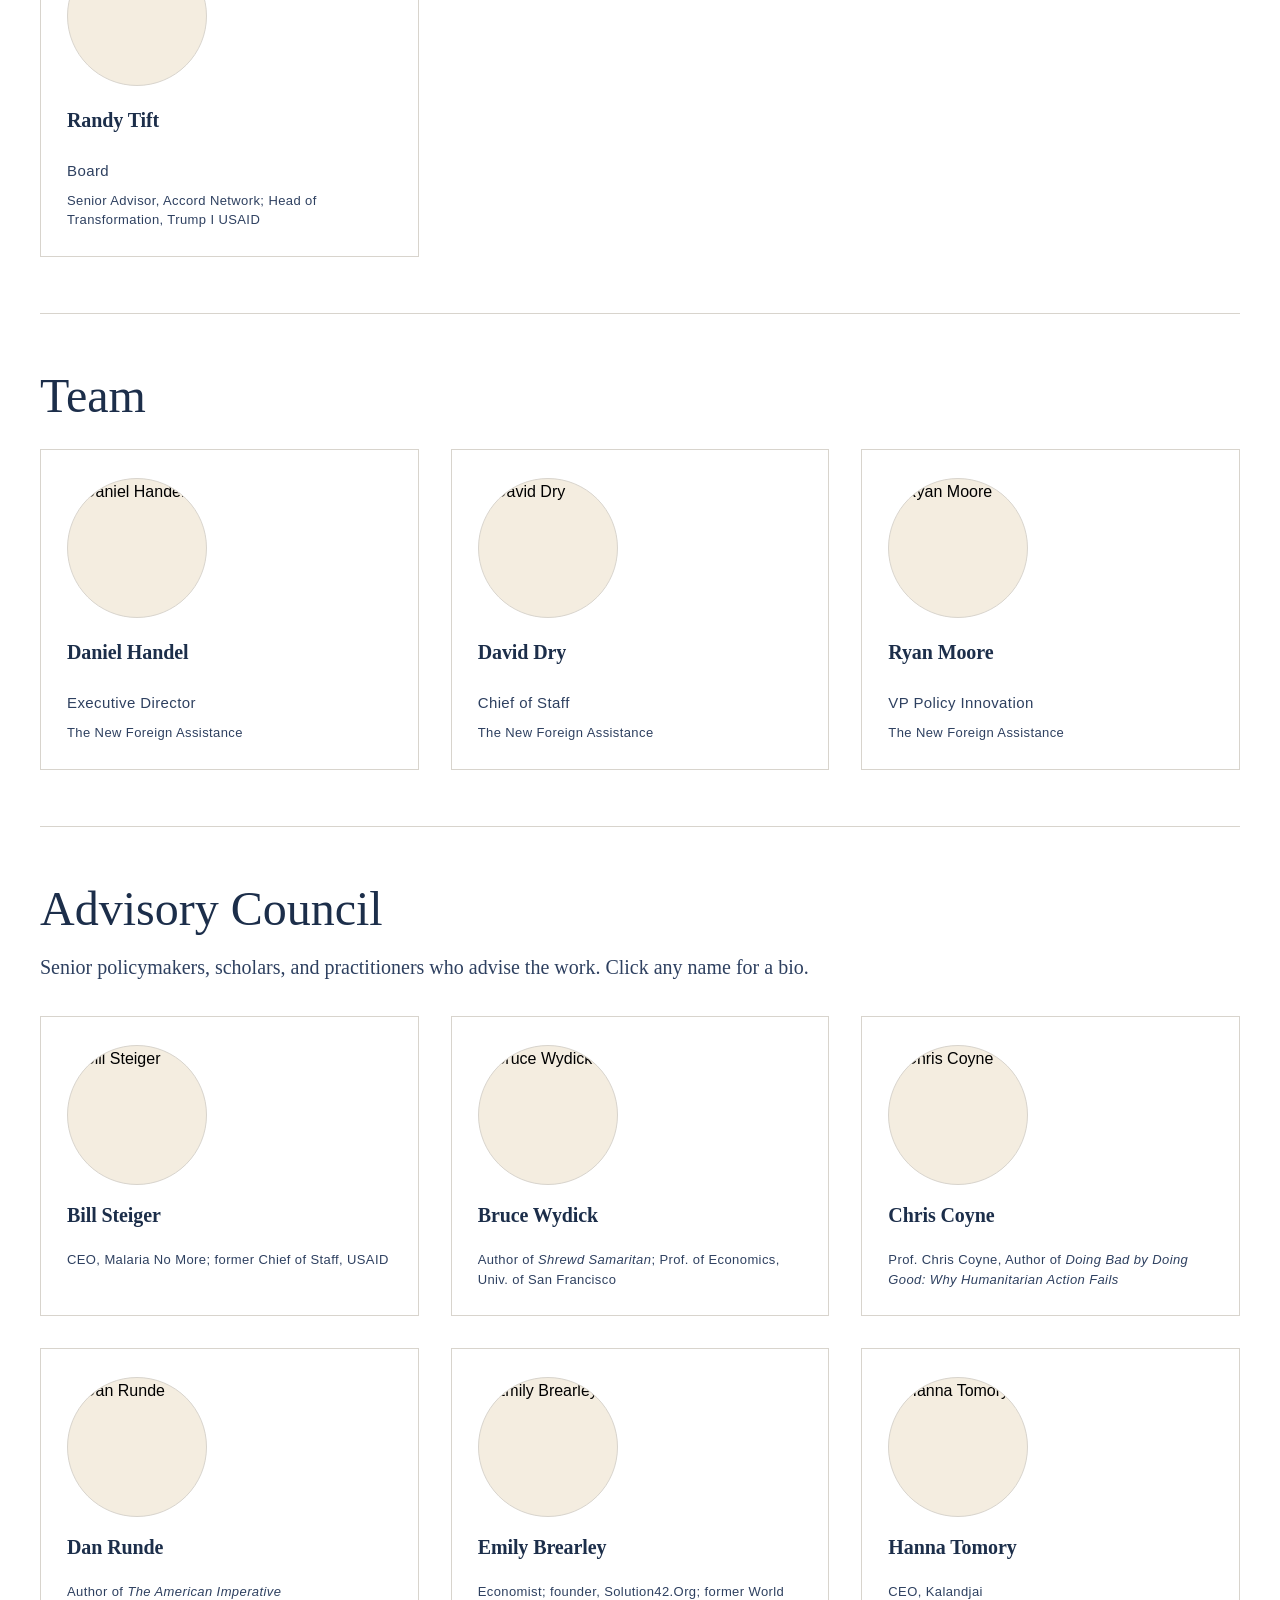
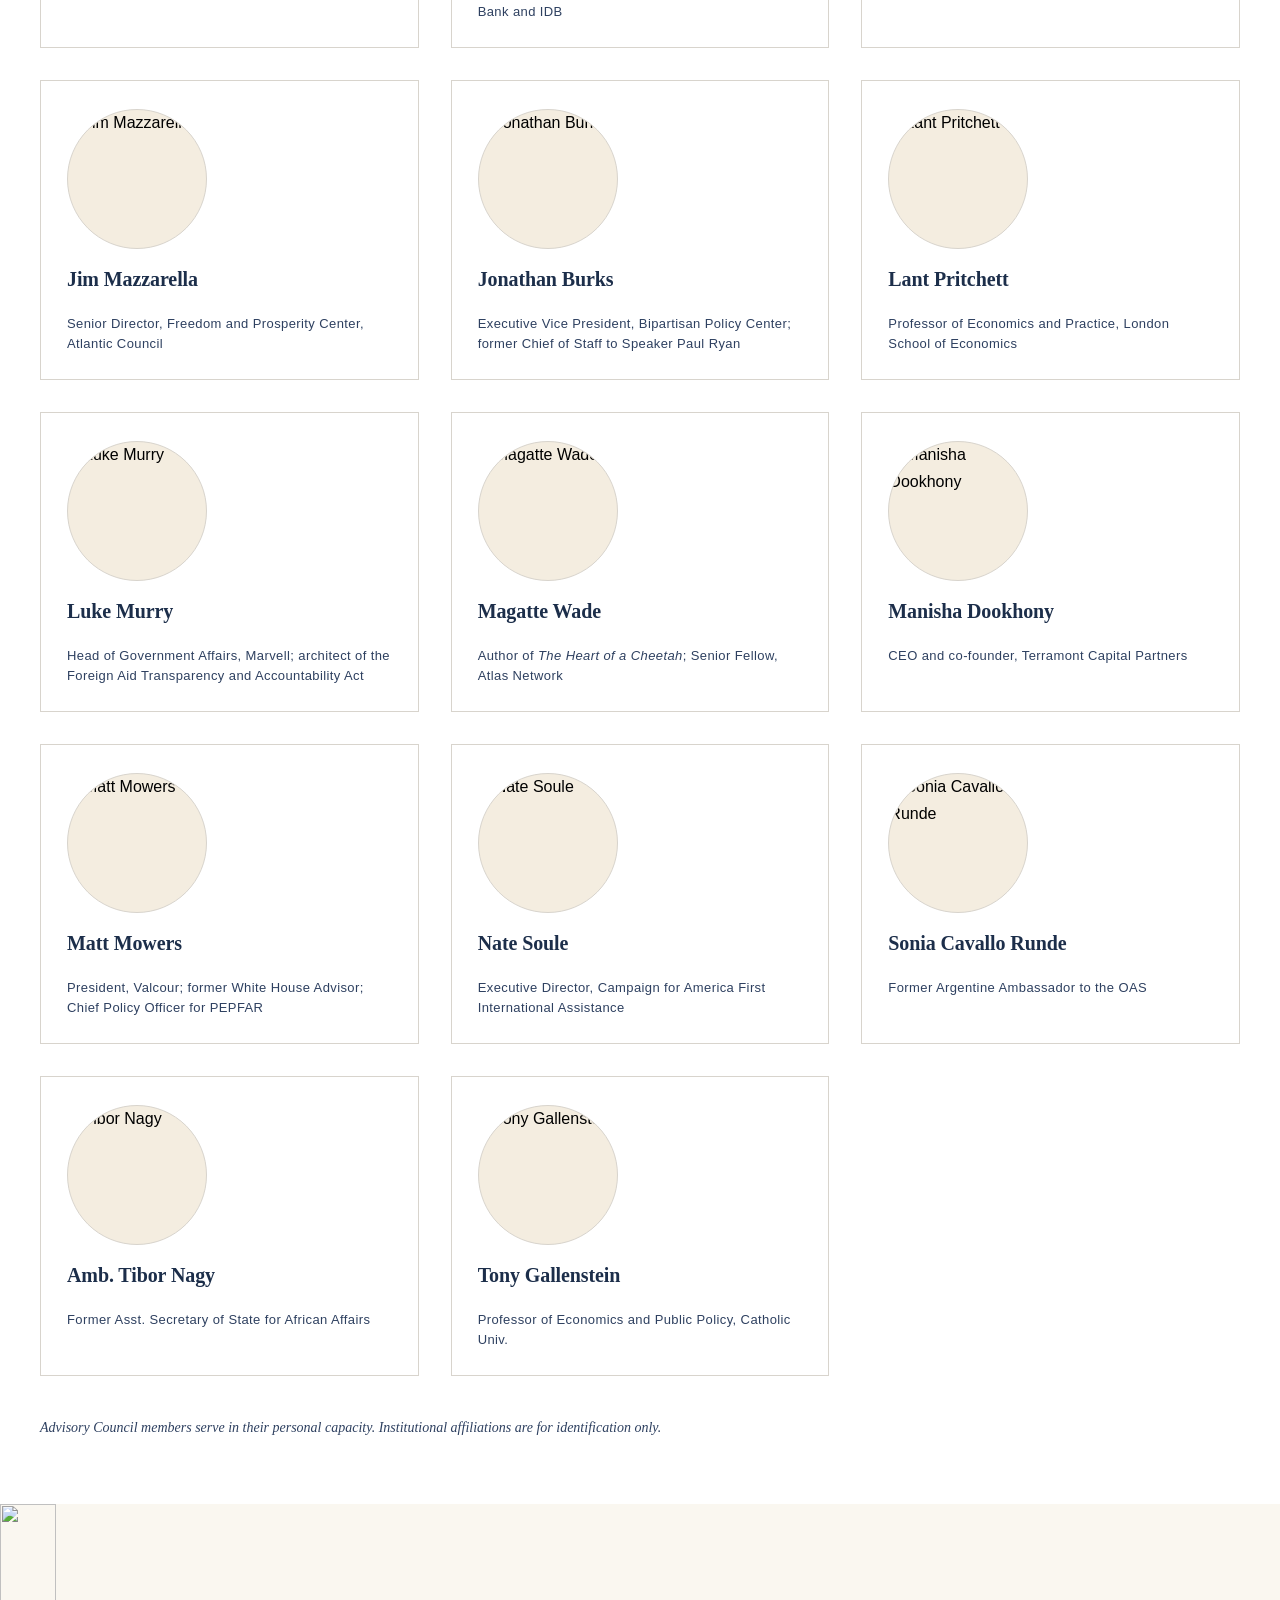
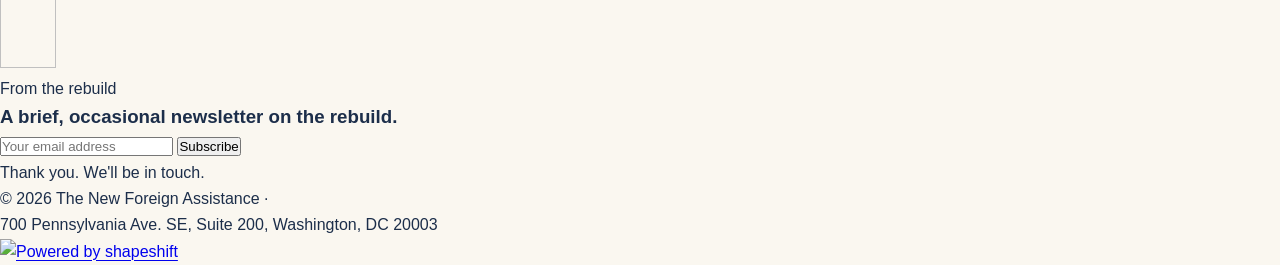
==== commit b73bb06f: "Fix: About page content could stay invisible on shorter phone screens (fade-in needed 7% of a 9,000p" ====
--- a/about.html
+++ b/about.html
@@ -1120,7 +1120,7 @@
 <script>
 const observer = new IntersectionObserver((entries) => {
   entries.forEach(entry => { if (entry.isIntersecting) entry.target.classList.add('visible'); });
-}, { threshold: 0.07 });
+}, { threshold: 0, rootMargin: '0px 0px -40px 0px' });
 document.querySelectorAll('.fade-up').forEach(el => observer.observe(el));
 
 (function() {
